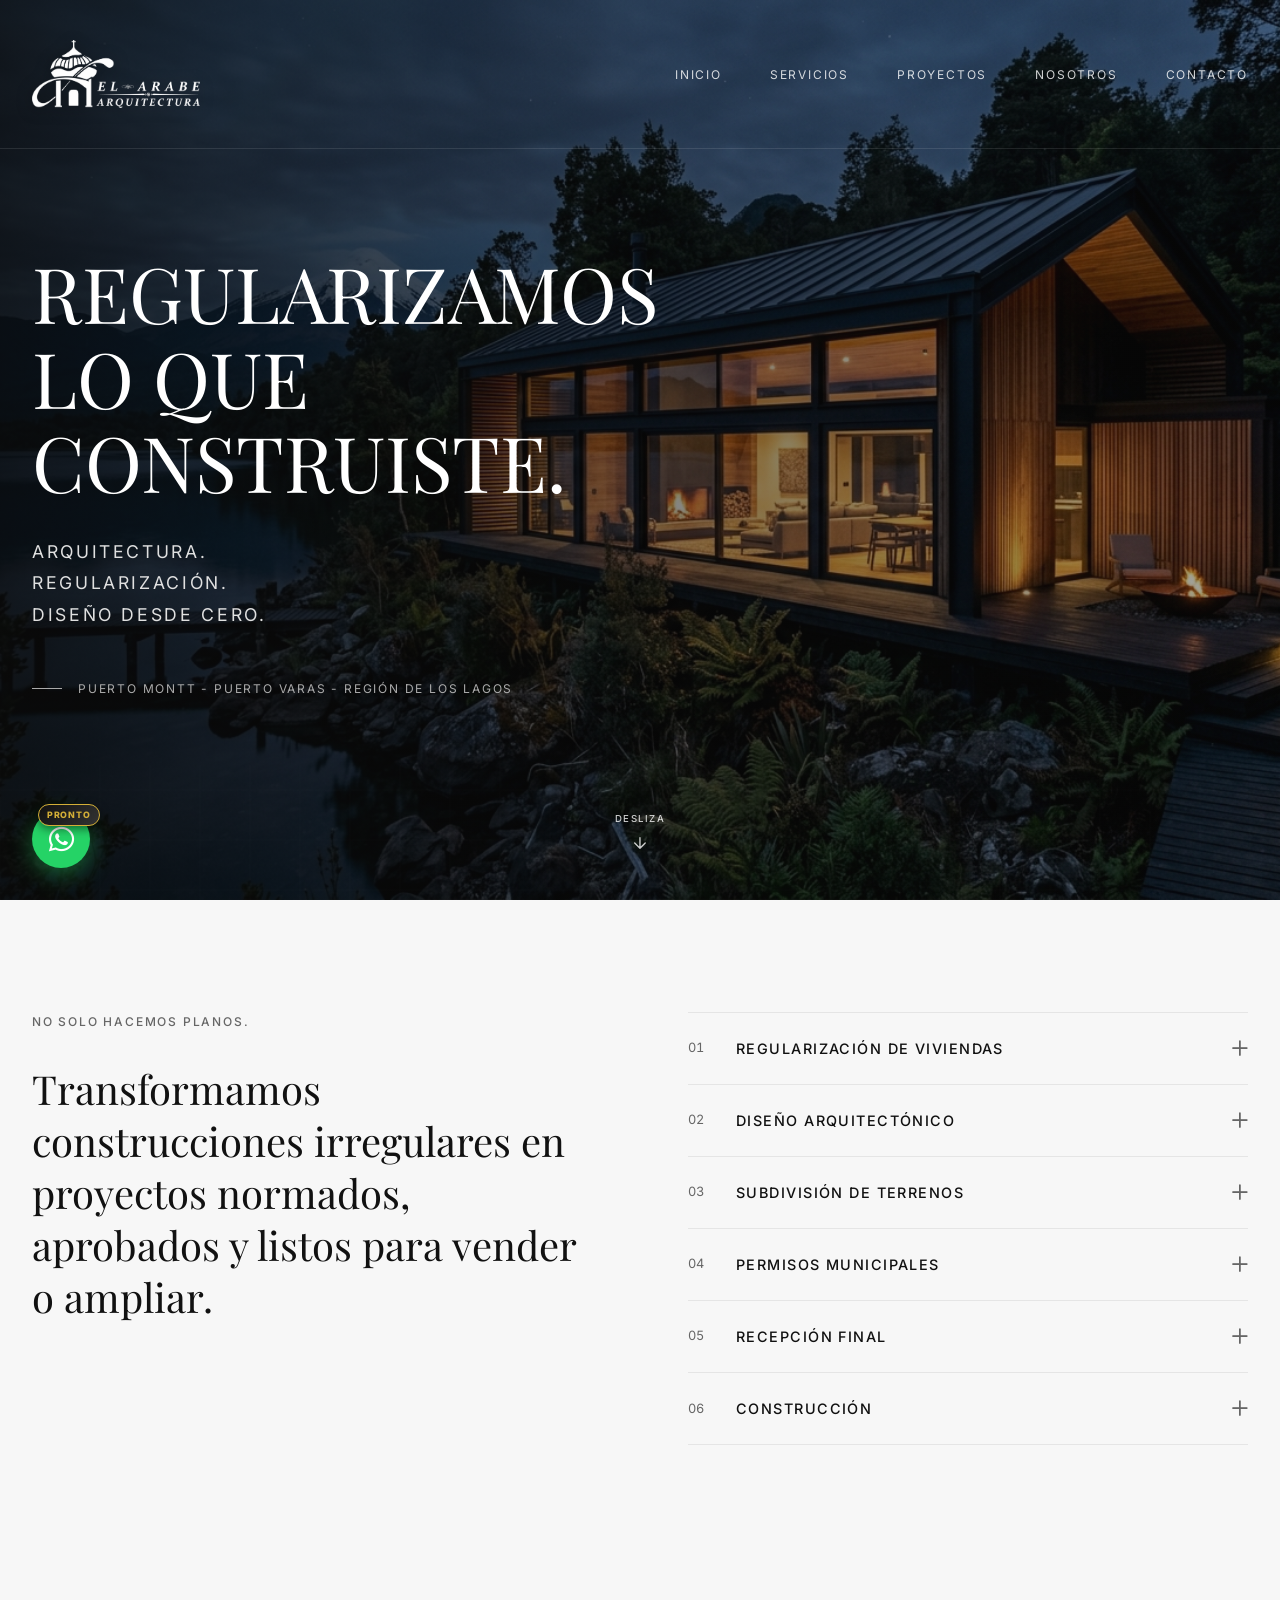
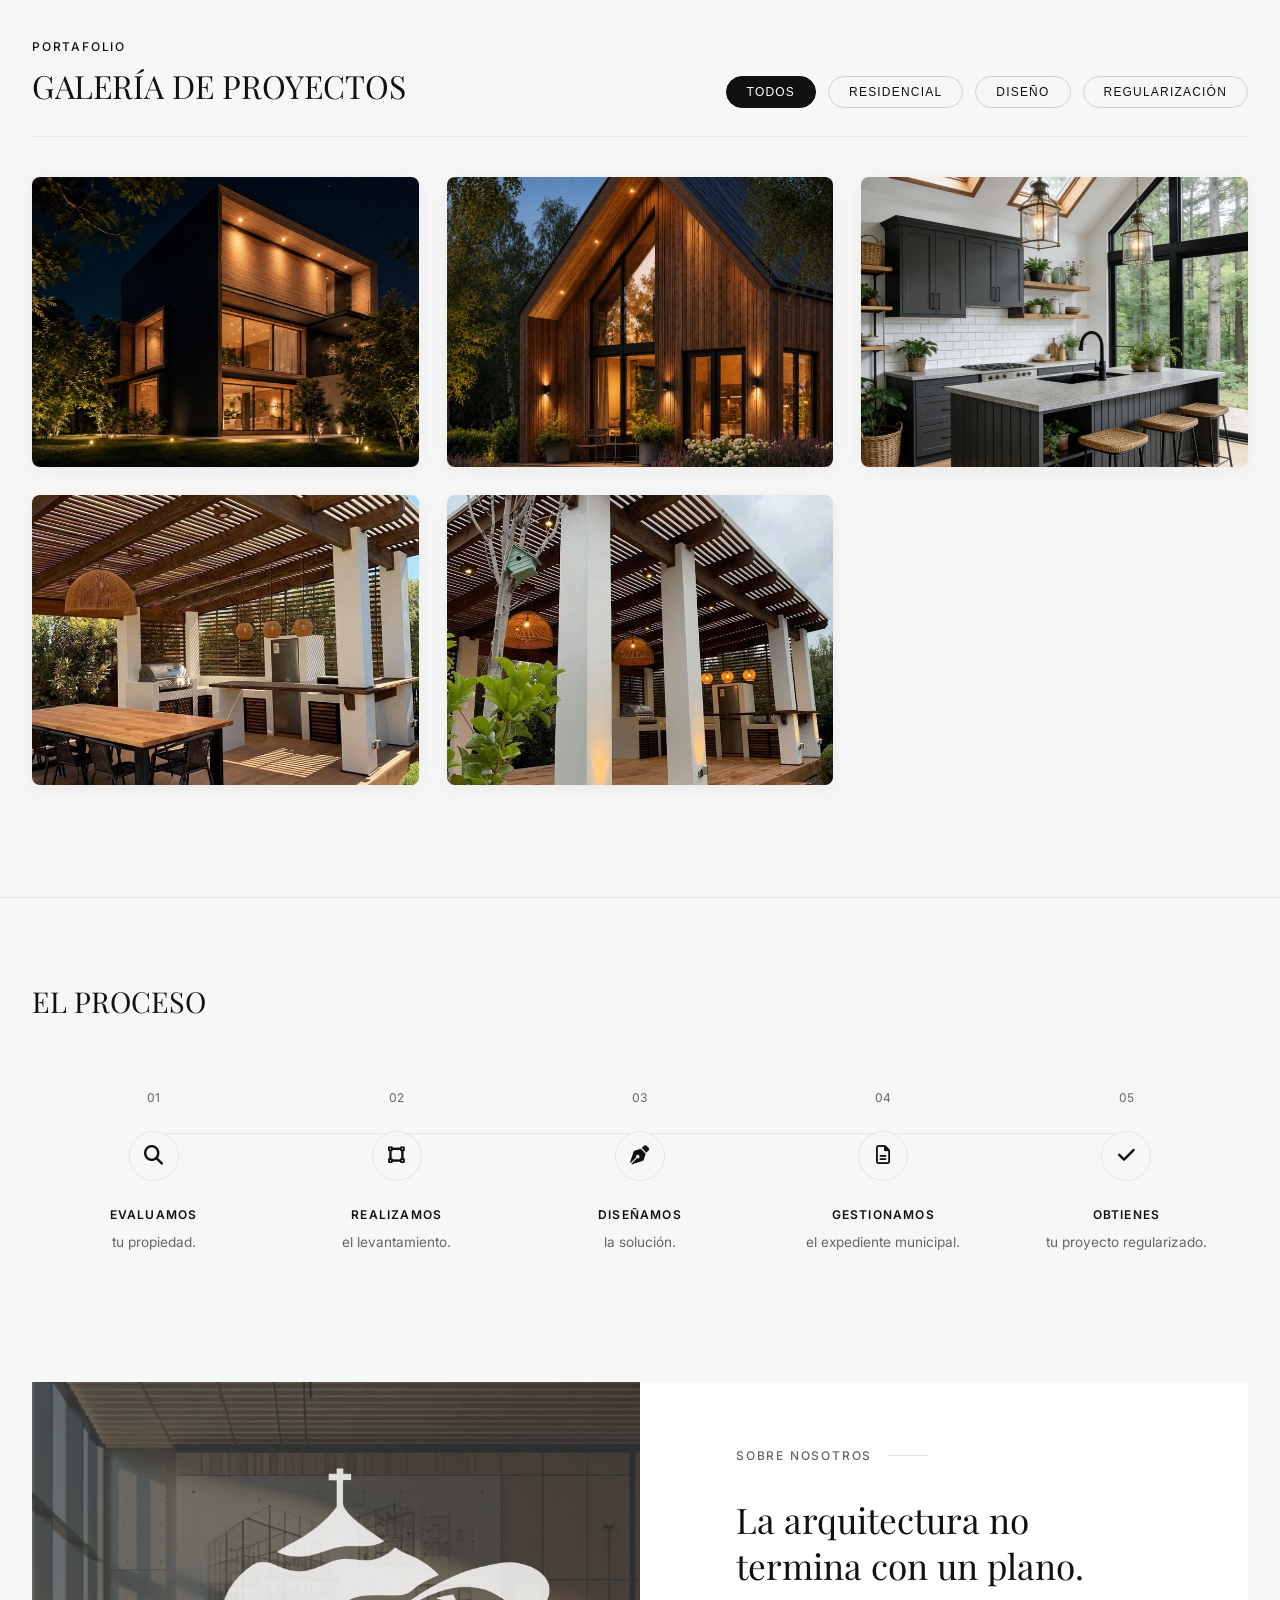
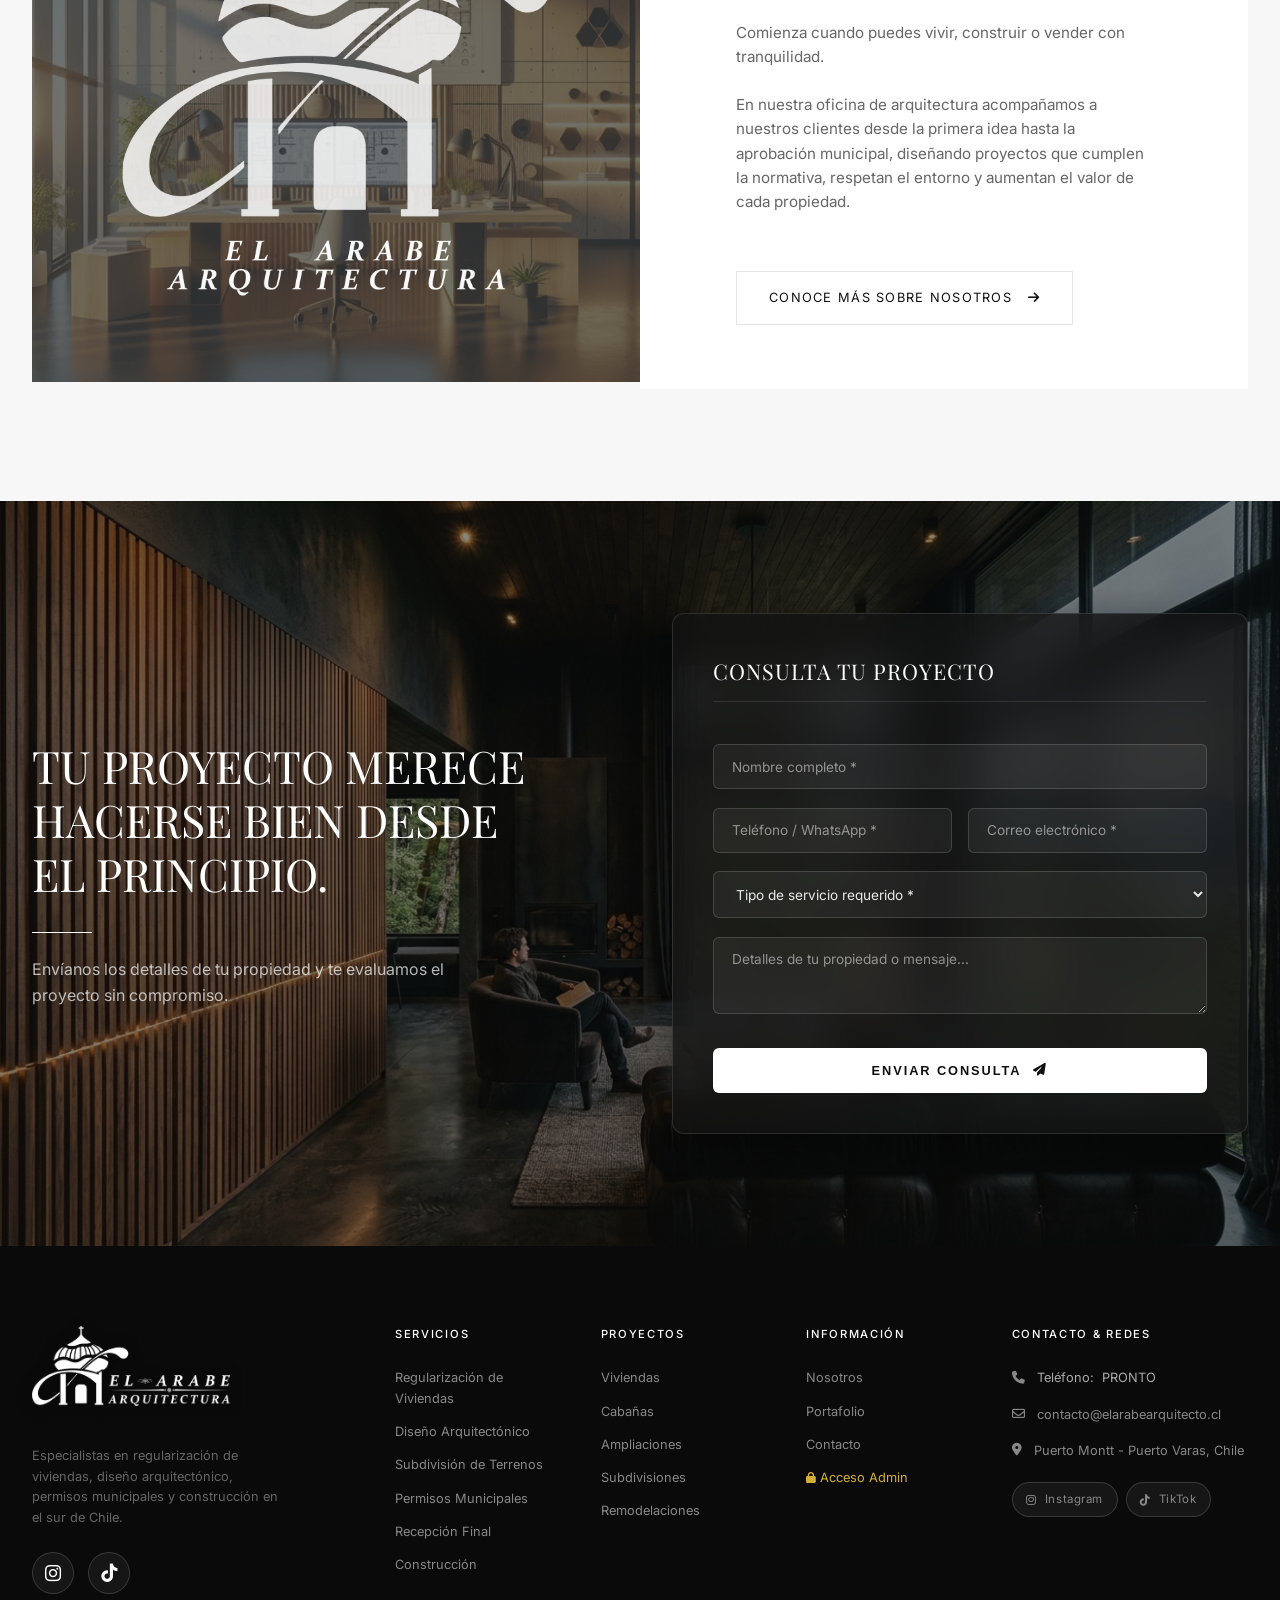
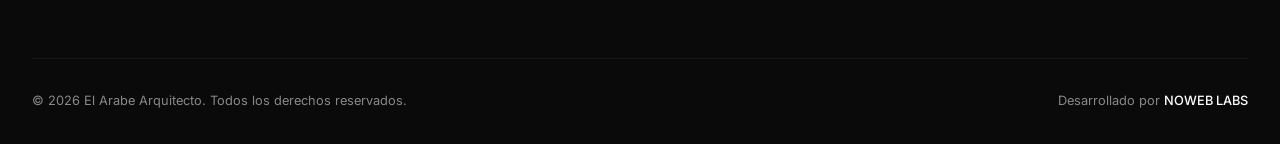
==== index.html @ 28df177e "Solucionar formulario de contacto con validación explícita de correo y agregar barra superior de adm" ====
<!DOCTYPE html>
<html lang="es">
<head>
  <meta charset="UTF-8">
  <meta name="viewport" content="width=device-width, initial-scale=1.0">
  <title>El Arabe Arquitecto | Regularización y Diseño</title>
  
  <link rel="stylesheet" href="https://cdnjs.cloudflare.com/ajax/libs/font-awesome/6.4.0/css/all.min.css">
  <link rel="stylesheet" href="styles.css">
</head>
<body>

  <!-- Floating Admin Bar on Landing Page when Admin is Logged In -->
  <div id="landingAdminBar" class="landing-admin-bar" style="display: none;">
    <div class="admin-bar-tag">
      <i class="fa-solid fa-user-shield"></i> <span>MODO ADMINISTRADOR</span>
    </div>
    <div class="admin-bar-actions">
      <button id="btnLandingSave" class="btn-admin-bar btn-admin-save">
        <i class="fa-solid fa-floppy-disk"></i> <span>GUARDAR CAMBIOS</span>
      </button>
      <button id="btnLandingLogout" class="btn-admin-bar btn-admin-logout">
        <i class="fa-solid fa-right-from-bracket"></i> <span>SALIR DE EDICIÓN</span>
      </button>
    </div>
  </div>

  <!-- Navigation -->
  <nav class="navbar">
    <div class="container nav-container">
      <a href="#" class="brand-logo" aria-label="El Arabe Arquitecto">
        <img src="assets/logo2.png" alt="El Arabe Arquitecto" class="brand-logo-img">
      </a>
      <ul class="nav-links">
        <li><a href="#" class="nav-link">Inicio</a></li>
        <li><a href="#servicios" class="nav-link">Servicios</a></li>
        <li><a href="#proyectos" class="nav-link">Proyectos</a></li>
        <li><a href="#nosotros" class="nav-link">Nosotros</a></li>
        <li><a href="#contacto" class="nav-link">Contacto</a></li>
      </ul>
      <button class="mobile-nav-toggle" id="mobileNavToggle" aria-label="Abrir menú de navegación">
        <span class="bar bar-1"></span>
        <span class="bar bar-2"></span>
        <span class="bar bar-3"></span>
      </button>
    </div>
  </nav>

  <!-- Hero Section -->
  <header class="hero">
    <video autoplay loop muted playsinline poster="assets/project-1.jpg" class="hero-bg">
      <source src="assets/home.mp4" type="video/mp4">
      Tu navegador no soporta el formato de video.
    </video>
    <div class="hero-overlay"></div>
    <div class="hero-blueprint"></div>
    
    <div class="container hero-content">
      <h1 class="hero-title" id="heroTitle">REGULARIZAMOS<br>LO QUE CONSTRUISTE.</h1>
      <p class="hero-subtitle" id="heroSubtitle">Arquitectura.<br>Regularización.<br>Diseño Desde Cero.</p>
      
      <div class="hero-location" id="heroLocation">Puerto Montt - Puerto Varas - Región de Los Lagos</div>
    </div>

    <div class="scroll-indicator">
      <span class="text-small-caps" style="font-size: 0.6rem;">Desliza</span>
      <svg width="18" height="18" viewBox="0 0 24 24" fill="none" stroke="currentColor" stroke-width="1.8" stroke-linecap="round" stroke-linejoin="round" class="scroll-arrow"><path d="M12 5v14M19 12l-7 7-7-7"/></svg>
    </div>
  </header>

  <!-- Value Proposition & Services -->
  <section class="intro-services" id="servicios">
    <div class="container intro-layout">
      <!-- Left side -->
      <div class="intro-left">
        <div class="text-small-caps small-heading" id="introHeading">No solo hacemos planos.</div>
        <h2 id="introTitle">Transformamos construcciones irregulares en proyectos normados, aprobados y listos para vender o ampliar.</h2>
      </div>
      
      <!-- Right side -->
      <div class="intro-right">
        <div class="services-accordion">
          <div class="service-item">
            <span class="service-number">01</span>
            <span class="service-name">Regularización de Viviendas</span>
            <i class="fa-solid fa-plus service-icon"></i>
          </div>
          <div class="service-item">
            <span class="service-number">02</span>
            <span class="service-name">Diseño Arquitectónico</span>
            <i class="fa-solid fa-plus service-icon"></i>
          </div>
          <div class="service-item">
            <span class="service-number">03</span>
            <span class="service-name">Subdivisión de Terrenos</span>
            <i class="fa-solid fa-plus service-icon"></i>
          </div>
          <div class="service-item">
            <span class="service-number">04</span>
            <span class="service-name">Permisos Municipales</span>
            <i class="fa-solid fa-plus service-icon"></i>
          </div>
          <div class="service-item">
            <span class="service-number">05</span>
            <span class="service-name">Recepción Final</span>
            <i class="fa-solid fa-plus service-icon"></i>
          </div>
          <div class="service-item">
            <span class="service-number">06</span>
            <span class="service-name">Construcción</span>
            <i class="fa-solid fa-plus service-icon"></i>
          </div>
        </div>
      </div>
    </div>
  </section>

  <!-- Projects / Gallery Section -->
  <section class="projects" id="proyectos">
    <div class="container">
      <div class="projects-header">
        <div>
          <div class="text-small-caps small-heading">Portafolio</div>
          <h2 class="projects-title">GALERÍA DE PROYECTOS</h2>
        </div>
        
        <!-- Admin Add Gallery Image Button (Visible in Admin Mode) -->
        <div id="adminGalleryHeaderBtn" style="display: none; margin-bottom: 0.5rem;">
          <button id="btnOpenVisualAddImage" class="btn-primary-admin" style="background: #d4af37; color: #111; font-weight: 700; border-radius: 20px; padding: 0.55rem 1.25rem; font-size: 0.78rem; border: none; cursor: pointer;">
            <i class="fa-solid fa-plus"></i> <span>AGREGAR IMAGEN A LA GALERÍA</span>
          </button>
        </div>

        <!-- Gallery Filter Buttons -->
        <div class="gallery-filters">
          <button class="filter-btn active" data-filter="all">Todos</button>
          <button class="filter-btn" data-filter="residencial">Residencial</button>
          <button class="filter-btn" data-filter="diseno">Diseño</button>
          <button class="filter-btn" data-filter="regularizacion">Regularización</button>
        </div>
      </div>
      
      <!-- Gallery Grid -->
      <div class="projects-grid gallery-grid" id="galleryGrid">
        <div class="project-card gallery-item" data-category="residencial" data-src="assets/galería/casa 1.png" data-title="Casa Residencial Los Lagos" data-desc="Diseño y construcción residencial adaptada al entorno del sur de Chile.">
          <img src="assets/galería/casa 1.png" alt="Casa Residencial Los Lagos" loading="lazy">
          <div class="gallery-overlay">
            <span class="gallery-category">Residencial</span>
            <h3 class="gallery-item-title">Casa Residencial Los Lagos</h3>
            <div class="gallery-zoom-icon"><i class="fa-solid fa-magnifying-glass-plus"></i></div>
          </div>
        </div>
        
        <div class="project-card gallery-item" data-category="diseno" data-src="assets/galería/casa2..png" data-title="Arquitectura Moderna" data-desc="Anteproyecto y volumetría residencial contemporánea.">
          <img src="assets/galería/casa2..png" alt="Arquitectura Moderna" loading="lazy">
          <div class="gallery-overlay">
            <span class="gallery-category">Diseño</span>
            <h3 class="gallery-item-title">Arquitectura Moderna</h3>
            <div class="gallery-zoom-icon"><i class="fa-solid fa-magnifying-glass-plus"></i></div>
          </div>
        </div>
        
        <div class="project-card gallery-item" data-category="diseno" data-src="assets/galería/cocina.jpg" data-title="Diseño de Interiores & Cocina" data-desc="Remodelación e interiorismo arquitectónico de alta gama.">
          <img src="assets/galería/cocina.jpg" alt="Diseño de Interiores & Cocina" loading="lazy">
          <div class="gallery-overlay">
            <span class="gallery-category">Diseño</span>
            <h3 class="gallery-item-title">Interiorismo & Cocina</h3>
            <div class="gallery-zoom-icon"><i class="fa-solid fa-magnifying-glass-plus"></i></div>
          </div>
        </div>
        
        <div class="project-card gallery-item" data-category="regularizacion" data-src="assets/galería/90.jpg" data-title="Regularización de Vivienda" data-desc="Elaboración de expediente técnico para permiso de edificación y recepción final.">
          <img src="assets/galería/90.jpg" alt="Regularización de Vivienda" loading="lazy">
          <div class="gallery-overlay">
            <span class="gallery-category">Regularización</span>
            <h3 class="gallery-item-title">Regularización Ley de Monos</h3>
            <div class="gallery-zoom-icon"><i class="fa-solid fa-magnifying-glass-plus"></i></div>
          </div>
        </div>

        <div class="project-card gallery-item" data-category="regularizacion" data-src="assets/galería/91.jpg" data-title="Levantamiento & Elevaciones" data-desc="Planos y regularización de ampliación habitacional.">
          <img src="assets/galería/91.jpg" alt="Levantamiento & Elevaciones" loading="lazy">
          <div class="gallery-overlay">
            <span class="gallery-category">Regularización</span>
            <h3 class="gallery-item-title">Levantamiento & Planos</h3>
            <div class="gallery-zoom-icon"><i class="fa-solid fa-magnifying-glass-plus"></i></div>
          </div>
        </div>
      </div>
    </div>
  </section>

  <!-- Lightbox Modal -->
  <div class="lightbox-modal" id="lightboxModal" aria-hidden="true">
    <div class="lightbox-backdrop" id="lightboxBackdrop"></div>
    <button class="lightbox-close" id="lightboxClose" aria-label="Cerrar vista previa">&times;</button>
    <button class="lightbox-prev" id="lightboxPrev" aria-label="Anterior"><i class="fa-solid fa-chevron-left"></i></button>
    <button class="lightbox-next" id="lightboxNext" aria-label="Siguiente"><i class="fa-solid fa-chevron-right"></i></button>
    <div class="lightbox-content">
      <img src="" alt="Vista previa de proyecto" id="lightboxImage">
      <div class="lightbox-caption">
        <span id="lightboxCategory" class="gallery-category"></span>
        <h3 id="lightboxTitle"></h3>
        <p id="lightboxDesc"></p>
        <span id="lightboxCounter" class="lightbox-counter"></span>
      </div>
    </div>
  </div>

  <!-- Process Section -->
  <section class="process">
    <div class="container">
      <h2 class="process-title">EL PROCESO</h2>
      
      <div class="process-grid">
        <div class="process-step">
          <span class="step-num">01</span>
          <div class="step-icon"><i class="fa-solid fa-magnifying-glass"></i></div>
          <h4 class="step-title">EVALUAMOS</h4>
          <p class="step-desc">tu propiedad.</p>
        </div>
        
        <div class="process-step">
          <span class="step-num">02</span>
          <div class="step-icon"><i class="fa-solid fa-vector-square"></i></div>
          <h4 class="step-title">REALIZAMOS</h4>
          <p class="step-desc">el levantamiento.</p>
        </div>
        
        <div class="process-step">
          <span class="step-num">03</span>
          <div class="step-icon"><i class="fa-solid fa-pen-nib"></i></div>
          <h4 class="step-title">DISEÑAMOS</h4>
          <p class="step-desc">la solución.</p>
        </div>
        
        <div class="process-step">
          <span class="step-num">04</span>
          <div class="step-icon"><i class="fa-regular fa-file-lines"></i></div>
          <h4 class="step-title">GESTIONAMOS</h4>
          <p class="step-desc">el expediente municipal.</p>
        </div>
        
        <div class="process-step">
          <span class="step-num">05</span>
          <div class="step-icon"><i class="fa-solid fa-check"></i></div>
          <h4 class="step-title">OBTIENES</h4>
          <p class="step-desc">tu proyecto regularizado.</p>
        </div>
      </div>
    </div>
  </section>

  <!-- About Section -->
  <section class="about" id="nosotros">
    <div class="container about-layout">
      <div class="about-image">
        <img src="assets/nosotros.png" alt="Sobre Nosotros - El Arabe Arquitecto">
      </div>
      <div class="about-content">
        <div class="text-small-caps small-heading">Sobre Nosotros</div>
        <h2 id="aboutTitle">La arquitectura no termina con un plano.</h2>
        <p id="aboutP1">Comienza cuando puedes vivir, construir o vender con tranquilidad.</p>
        <p id="aboutP2">En nuestra oficina de arquitectura acompañamos a nuestros clientes desde la primera idea hasta la aprobación municipal, diseñando proyectos que cumplen la normativa, respetan el entorno y aumentan el valor de cada propiedad.</p>
        
        <a href="#" class="btn-transparent btn-dark" style="color:var(--text-dark); margin-top:2rem;">
          Conoce más sobre nosotros <i class="fa-solid fa-arrow-right"></i>
        </a>
      </div>
    </div>
  </section>

  <!-- Bottom CTA -->
  <section class="cta-bottom">
    <video autoplay loop muted playsinline poster="assets/project-3.jpg" class="cta-bg">
      <source src="assets/pad.mp4" type="video/mp4">
      Tu navegador no soporta el formato de video.
    </video>
    <div class="container cta-layout">
      <div>
        <h2 class="cta-title" id="ctaTitle">TU PROYECTO MERECE<br>HACERSE BIEN DESDE<br>EL PRINCIPIO.</h2>
        <p id="ctaDesc" style="margin-top: 1.5rem; color: rgba(255,255,255,0.7); max-width: 420px;">Envíanos los detalles de tu propiedad y te evaluamos el proyecto sin compromiso.</p>
      </div>
      
      <div class="cta-form-container">
        <form class="cta-dynamic-form" id="ctaContactForm">
          <h3 class="form-title">CONSULTA TU PROYECTO</h3>
          
          <div class="form-group">
            <input type="text" id="formName" name="name" placeholder="Nombre completo *" required>
          </div>
          
          <div class="form-row">
            <div class="form-group">
              <input type="tel" id="formPhone" name="phone" placeholder="Teléfono / WhatsApp *" required>
            </div>
            <div class="form-group">
              <input type="email" id="formEmail" name="email" placeholder="Correo electrónico *" required>
            </div>
          </div>
          
          <div class="form-group">
            <select id="formService" name="service" required>
              <option value="" disabled selected>Tipo de servicio requerido *</option>
              <option value="regularizacion">Regularización de Vivienda</option>
              <option value="diseno">Diseño Arquitectónico</option>
              <option value="subdivision">Subdivisión de Terreno</option>
              <option value="permisos">Permisos Municipales & Recepción Final</option>
              <option value="construccion">Construcción</option>
              <option value="otro">Otro Proyecto</option>
            </select>
          </div>
          
          <div class="form-group">
            <textarea id="formMessage" name="message" rows="3" placeholder="Detalles de tu propiedad o mensaje..." required></textarea>
          </div>
          
          <button type="submit" class="btn-form-submit">
            <span>ENVIAR CONSULTA</span>
            <i class="fa-solid fa-paper-plane"></i>
          </button>

          <div class="form-feedback" id="formFeedback"></div>
        </form>
      </div>
    </div>
  </section>

  <!-- Floating WhatsApp Button (Bottom-Left) -->
  <div class="whatsapp-float-container">
    <a href="https://wa.me/56900000000" target="_blank" rel="noopener" class="whatsapp-float-btn" aria-label="WhatsApp (Pronto)">
      <i class="fa-brands fa-whatsapp"></i>
      <span class="float-badge-pronto">PRONTO</span>
    </a>
  </div>

  <!-- Footer -->
  <footer class="footer" id="contacto">
    <div class="container">
      <div class="footer-grid">
        
        <div class="footer-brand">
          <a href="#" class="brand-logo" aria-label="El Arabe Arquitecto">
            <img src="assets/logo2.png" alt="El Arabe Arquitecto" class="brand-logo-img footer-logo-img">
          </a>
          <p style="margin-top: 1rem; color: #666; max-width: 250px;">Especialistas en regularización de viviendas, diseño arquitectónico, permisos municipales y construcción en el sur de Chile.</p>
          
          <div class="footer-socials">
            <a href="https://www.instagram.com/elarabearquitecto" target="_blank" rel="noopener" aria-label="Instagram" class="social-link instagram">
              <i class="fa-brands fa-instagram"></i>
            </a>
            <a href="https://www.tiktok.com/@elarabearquitecto" target="_blank" rel="noopener" aria-label="TikTok" class="social-link tiktok">
              <i class="fa-brands fa-tiktok"></i>
            </a>
          </div>
        </div>

        <div class="footer-col">
          <h4>SERVICIOS</h4>
          <ul>
            <li><a href="#servicios">Regularización de Viviendas</a></li>
            <li><a href="#servicios">Diseño Arquitectónico</a></li>
            <li><a href="#servicios">Subdivisión de Terrenos</a></li>
            <li><a href="#servicios">Permisos Municipales</a></li>
            <li><a href="#servicios">Recepción Final</a></li>
            <li><a href="#servicios">Construcción</a></li>
          </ul>
        </div>

        <div class="footer-col">
          <h4>PROYECTOS</h4>
          <ul>
            <li><a href="#proyectos">Viviendas</a></li>
            <li><a href="#proyectos">Cabañas</a></li>
            <li><a href="#proyectos">Ampliaciones</a></li>
            <li><a href="#proyectos">Subdivisiones</a></li>
            <li><a href="#proyectos">Remodelaciones</a></li>
          </ul>
        </div>

        <div class="footer-col">
          <h4>INFORMACIÓN</h4>
          <ul>
            <li><a href="#nosotros">Nosotros</a></li>
            <li><a href="#proyectos">Portafolio</a></li>
            <li><a href="#contacto">Contacto</a></li>
            <li><a href="admin.html" style="color: #d4af37;"><i class="fa-solid fa-lock" style="font-size: 0.7rem;"></i> Acceso Admin</a></li>
          </ul>
        </div>

        <div class="footer-col">
          <h4>CONTACTO & REDES</h4>
          <div class="contact-item">
            <i class="fa-solid fa-phone"></i>
            <span style="display: flex; align-items: center; gap: 0.5rem; color: #aaa;">
              Teléfono: <span class="badge-pronto">PRONTO</span>
            </span>
          </div>
          <div class="contact-item">
            <i class="fa-regular fa-envelope"></i>
            <a href="mailto:contacto@elarabearquitecto.cl">contacto@elarabearquitecto.cl</a>
          </div>
          <div class="contact-item">
            <i class="fa-solid fa-location-dot"></i>
            <span>Puerto Montt - Puerto Varas, Chile</span>
          </div>
          <div class="contact-item" style="margin-top: 1.25rem;">
            <div class="social-buttons-wrapper">
              <a href="https://www.instagram.com/elarabearquitecto" target="_blank" rel="noopener" class="social-btn instagram">
                <i class="fa-brands fa-instagram"></i> Instagram
              </a>
              <a href="https://www.tiktok.com/@elarabearquitecto" target="_blank" rel="noopener" class="social-btn tiktok">
                <i class="fa-brands fa-tiktok"></i> TikTok
              </a>
            </div>
          </div>
        </div>

      </div>
      
      <div class="footer-bottom">
        <span>© 2026 El Arabe Arquitecto. Todos los derechos reservados.</span>
        <span>Desarrollado por <a href="https://www.noweb.cl" target="_blank" rel="noopener" class="developer-link">NOWEB LABS</a></span>
      </div>
    </div>
  </footer>

  <!-- Modal para Agregar Imagen a la Galería Directamente desde la Landing Page -->
  <div id="visualGalleryModal" class="lightbox-modal" style="display: none; align-items: center; justify-content: center;">
    <div class="lightbox-backdrop" id="visualGalleryModalBackdrop"></div>
    <div class="panel-card" style="position: relative; z-index: 1001; max-width: 500px; width: 90%; background: #141517; border: 1px solid #d4af37; border-radius: 12px; padding: 2rem;">
      <div class="panel-header" style="display: flex; justify-content: space-between; align-items: center; margin-bottom: 1.5rem;">
        <h3 style="margin: 0; color: #fff; font-size: 1.15rem;"><i class="fa-solid fa-cloud-arrow-up" style="color: #d4af37;"></i> Agregar Imagen a la Galería</h3>
        <button id="btnCloseVisualGalleryModal" style="background: none; border: none; color: #aaa; font-size: 1.5rem; cursor: pointer;">&times;</button>
      </div>

      <form id="visualGalleryForm">
        <div class="admin-form-group" style="margin-bottom: 1rem; display: flex; flex-direction: column; gap: 0.3rem;">
          <label style="color: #aaa; font-size: 0.75rem; text-transform: uppercase;">Seleccionar Imagen</label>
          <input type="file" id="vGalleryFile" accept="image/*" required style="width: 100%; padding: 0.6rem; background: #222; color: #fff; border: 1px solid #444; border-radius: 6px;">
        </div>

        <div class="admin-form-group" style="margin-bottom: 1rem; display: flex; flex-direction: column; gap: 0.3rem;">
          <label style="color: #aaa; font-size: 0.75rem; text-transform: uppercase;">Título del Proyecto</label>
          <input type="text" id="vGalleryTitle" placeholder="Ej: Proyecto Casa Puerto Varas" required style="width: 100%; padding: 0.65rem; background: #222; color: #fff; border: 1px solid #444; border-radius: 6px;">
        </div>

        <div class="admin-form-group" style="margin-bottom: 1rem; display: flex; flex-direction: column; gap: 0.3rem;">
          <label style="color: #aaa; font-size: 0.75rem; text-transform: uppercase;">Categoría</label>
          <select id="vGalleryCategory" required style="width: 100%; padding: 0.65rem; background: #222; color: #fff; border: 1px solid #444; border-radius: 6px;">
            <option value="residencial">Residencial</option>
            <option value="diseno">Diseño</option>
            <option value="regularizacion">Regularización</option>
          </select>
        </div>

        <div class="admin-form-group" style="margin-bottom: 1.5rem; display: flex; flex-direction: column; gap: 0.3rem;">
          <label style="color: #aaa; font-size: 0.75rem; text-transform: uppercase;">Descripción Corta</label>
          <input type="text" id="vGalleryDesc" placeholder="Ej: Diseño y regularización de vivienda unifamiliar." style="width: 100%; padding: 0.65rem; background: #222; color: #fff; border: 1px solid #444; border-radius: 6px;">
        </div>

        <button type="submit" id="btnSubmitVGallery" class="btn-primary-admin" style="width: 100%; background: #d4af37; color: #111; font-weight: 700; padding: 0.8rem; border-radius: 6px; border: none; cursor: pointer;">
          <i class="fa-solid fa-cloud-arrow-up"></i> SUBIR E INSERTAR EN LA GALERÍA
        </button>
      </form>
    </div>
  </div>

  <!-- Firebase SDK & Firestore Integration -->
  <script type="module">
    import { initializeApp } from "https://www.gstatic.com/firebasejs/10.12.0/firebase-app.js";
    import { getAuth, onAuthStateChanged } from "https://www.gstatic.com/firebasejs/10.12.0/firebase-auth.js";
    import { 
      getFirestore, 
      collection, 
      addDoc, 
      getDoc, 
      doc, 
      setDoc, 
      deleteDoc,
      onSnapshot, 
      serverTimestamp, 
      query, 
      orderBy 
    } from "https://www.gstatic.com/firebasejs/10.12.0/firebase-firestore.js";
    import { 
      getStorage, 
      ref, 
      uploadBytesResumable, 
      getDownloadURL, 
      deleteObject 
    } from "https://www.gstatic.com/firebasejs/10.12.0/firebase-storage.js";

    const firebaseConfig = {
      apiKey: "AIzaSyBhRM0PFeKfBQetEa40diX7ExbTaxeDkMc",
      authDomain: "elarabe-b1c76.firebaseapp.com",
      projectId: "elarabe-b1c76",
      storageBucket: "elarabe-b1c76.firebasestorage.app",
      messagingSenderId: "596637175626",
      appId: "1:596637175626:web:dfcbfc1fc88f99afd27bb3"
    };

    const app = initializeApp(firebaseConfig);
    const db = getFirestore(app);
    const auth = getAuth(app);
    const storage = getStorage(app);

    window.db = db;
    window.auth = auth;
    window.storage = storage;
    window.onAuthStateChanged = onAuthStateChanged;
    window.addDoc = addDoc;
    window.getDoc = getDoc;
    window.doc = doc;
    window.setDoc = setDoc;
    window.deleteDoc = deleteDoc;
    window.onSnapshot = onSnapshot;
    window.collection = collection;
    window.serverTimestamp = serverTimestamp;
    window.query = query;
    window.orderBy = orderBy;
    window.ref = ref;
    window.uploadBytesResumable = uploadBytesResumable;
    window.getDownloadURL = getDownloadURL;
    window.deleteObject = deleteObject;
  </script>

  <script src="app.js"></script>
</body>
</html>
---- styles.css ----
@import url('https://fonts.googleapis.com/css2?family=Inter:wght@300;400;500;600&family=Playfair+Display:ital,wght@0,400;0,500;0,600;0,700;1,400&display=swap');

:root {
  /* Colors */
  --bg-dark: #121212;
  --bg-light: #F7F7F7;
  --text-dark: #111111;
  --text-light: #FFFFFF;
  --text-muted-dark: #666666;
  --text-muted-light: #AAAAAA;
  --border-light: #E5E5E5;
  --border-dark: #333333;
  
  /* Typography */
  --font-serif: 'Playfair Display', serif;
  --font-sans: 'Inter', sans-serif;
  
  /* Layout */
  --container-width: 1300px;
  --container-padding: 2rem;
  --section-padding: 7rem 0;
}

* {
  box-sizing: border-box;
  margin: 0;
  padding: 0;
}

html {
  scroll-behavior: smooth;
  font-size: 16px;
  background-color: #0d0d0d;
}

body {
  font-family: var(--font-sans);
  color: var(--text-dark);
  background-color: #0d0d0d;
  line-height: 1.6;
  overflow-x: hidden;
  -webkit-font-smoothing: antialiased;
}

.container {
  max-width: var(--container-width);
  margin: 0 auto;
  padding: 0 var(--container-padding);
}

/* Typography Utilities */
.serif { font-family: var(--font-serif); }
.sans { font-family: var(--font-sans); }

.text-small-caps {
  font-size: 0.75rem;
  text-transform: uppercase;
  letter-spacing: 0.15em;
  font-weight: 500;
}

.btn-transparent {
  display: inline-flex;
  align-items: center;
  gap: 1rem;
  background: transparent;
  color: var(--text-light);
  border: 1px solid rgba(255, 255, 255, 0.3);
  padding: 1rem 2rem;
  font-family: var(--font-sans);
  font-size: 0.8rem;
  text-transform: uppercase;
  letter-spacing: 0.1em;
  text-decoration: none;
  transition: all 0.3s ease;
  cursor: pointer;
}

.btn-transparent:hover {
  border-color: var(--text-light);
  background: rgba(255, 255, 255, 0.05);
}

.btn-dark {
  background: transparent;
  color: var(--text-dark);
  border: 1px solid var(--border-light);
}
.btn-dark:hover {
  border-color: var(--text-dark);
  background: rgba(0,0,0,0.02);
}

/* Navigation */
.navbar {
  position: absolute;
  top: 0;
  left: 0;
  width: 100%;
  padding: 2.5rem 0;
  z-index: 100;
  border-bottom: 1px solid rgba(255,255,255,0.1);
}

.nav-container {
  display: flex;
  justify-content: space-between;
  align-items: center;
}

.brand-logo {
  display: flex;
  align-items: center;
  text-decoration: none;
}

.brand-logo-img {
  height: 68px;
  max-height: 75px;
  width: auto;
  display: block;
  object-fit: contain;
  transition: transform 0.3s ease, filter 0.3s ease;
  filter: drop-shadow(0 2px 8px rgba(0,0,0,0.4));
}

.brand-logo-img:hover {
  transform: scale(1.04);
}

.footer-logo-img {
  height: 80px;
  max-height: 90px;
}

.brand-ea {
  font-family: var(--font-sans);
  font-size: 2rem;
  font-weight: 300;
  line-height: 1;
  letter-spacing: 0.05em;
}

.brand-text {
  font-size: 0.65rem;
  text-transform: uppercase;
  letter-spacing: 0.25em;
  margin-top: 0.2rem;
}

.nav-links {
  display: flex;
  gap: 3rem;
  list-style: none;
}

/* Mobile Nav Toggle Button - Sophisticated Architectural Design */
.mobile-nav-toggle {
  display: none;
  background: transparent;
  border: none;
  cursor: pointer;
  padding: 0.5rem;
  z-index: 105;
  width: 44px;
  height: 44px;
  flex-direction: column;
  justify-content: center;
  align-items: flex-end;
  gap: 6px;
}

.mobile-nav-toggle .bar {
  display: block;
  height: 2px;
  background-color: var(--text-light, #ffffff);
  border-radius: 2px;
  transition: all 0.35s cubic-bezier(0.25, 1, 0.5, 1);
  transform-origin: right center;
}

/* Sophisticated Asymmetrical Bar Widths */
.mobile-nav-toggle .bar-1 {
  width: 28px;
}

.mobile-nav-toggle .bar-2 {
  width: 18px;
  opacity: 0.85;
}

.mobile-nav-toggle .bar-3 {
  width: 23px;
  opacity: 0.95;
}

/* Active X State */
.mobile-nav-toggle.active .bar-1 {
  width: 26px;
  transform: rotate(-45deg) translate(-2px, 2px);
  background-color: #ffffff;
}

.mobile-nav-toggle.active .bar-2 {
  width: 0;
  opacity: 0;
  transform: translateX(12px);
}

.mobile-nav-toggle.active .bar-3 {
  width: 26px;
  transform: rotate(45deg) translate(-2px, -2px);
  background-color: #ffffff;
}

body.no-scroll {
  overflow: hidden;
}

.nav-link {
  color: var(--text-light);
  text-decoration: none;
  font-size: 0.75rem;
  text-transform: uppercase;
  letter-spacing: 0.15em;
  transition: opacity 0.3s;
  opacity: 0.8;
}

.nav-link:hover {
  opacity: 1;
}

/* Hero Section */
.hero {
  position: relative;
  height: 100vh;
  min-height: 700px;
  background-color: var(--bg-dark);
  display: flex;
  align-items: center;
  color: var(--text-light);
  overflow: hidden;
}

.hero-bg {
  position: absolute;
  top: 0;
  left: 0;
  width: 100%;
  height: 100%;
  object-fit: cover;
  z-index: 1;
  opacity: 0.7;
}

.hero-overlay {
  position: absolute;
  top: 0;
  left: 0;
  width: 100%;
  height: 100%;
  background: linear-gradient(to right, rgba(10,10,10,0.8) 0%, rgba(10,10,10,0.3) 50%, rgba(10,10,10,0.1) 100%);
  z-index: 2;
}

.hero-blueprint {
  position: absolute;
  bottom: 0;
  left: 0;
  width: 100%;
  height: 40%;
  background-image: url('data:image/svg+xml;utf8,<svg width="100" height="100" xmlns="http://www.w3.org/2000/svg"><path d="M0 100V0h100v100H0zm1-1h98V1H1v98z" fill="rgba(255,255,255,0.03)"/></svg>');
  background-size: 50px 50px;
  z-index: 2;
  mask-image: linear-gradient(to top, rgba(0,0,0,1) 0%, rgba(0,0,0,0) 100%);
  -webkit-mask-image: linear-gradient(to top, rgba(0,0,0,1) 0%, rgba(0,0,0,0) 100%);
  opacity: 0.5;
}

.hero-content {
  position: relative;
  z-index: 10;
  width: 100%;
  padding-top: 5rem;
}

.hero-title {
  font-family: var(--font-serif);
  font-size: clamp(3rem, 6vw, 5rem);
  font-weight: 400;
  line-height: 1.1;
  margin-bottom: 2rem;
  max-width: 800px;
}

.hero-subtitle {
  font-size: 1.1rem;
  text-transform: uppercase;
  letter-spacing: 0.15em;
  margin-bottom: 3rem;
  color: #E0E0E0;
  max-width: 600px;
  line-height: 1.8;
}

.hero-location {
  font-size: 0.75rem;
  text-transform: uppercase;
  letter-spacing: 0.15em;
  color: var(--text-muted-light);
  margin-bottom: 2rem;
  display: flex;
  align-items: center;
  gap: 1rem;
}

.hero-location::before {
  content: '';
  display: block;
  width: 30px;
  height: 1px;
  background-color: var(--text-muted-light);
}

.scroll-indicator {
  position: absolute;
  bottom: 3rem;
  left: 50%;
  transform: translateX(-50%);
  z-index: 10;
  text-align: center;
  color: var(--text-light);
  display: flex;
  flex-direction: column;
  align-items: center;
  gap: 0.5rem;
  opacity: 0.8;
}

.scroll-arrow {
  animation: scrollBounce 2s infinite ease-in-out;
}

@keyframes scrollBounce {
  0%, 20%, 50%, 80%, 100% {
    transform: translateY(0);
  }
  40% {
    transform: translateY(6px);
  }
  60% {
    transform: translateY(3px);
  }
}

/* Services / Intro Section */
.intro-services {
  padding: var(--section-padding);
  background: var(--bg-light);
}

.intro-layout {
  display: grid;
  grid-template-columns: 1fr 1fr;
  gap: 6rem;
}

.intro-left .small-heading {
  margin-bottom: 2rem;
  color: var(--text-muted-dark);
}

.intro-left h2 {
  font-family: var(--font-serif);
  font-size: 2.5rem;
  font-weight: 400;
  line-height: 1.3;
  color: var(--text-dark);
}

.services-accordion {
  border-top: 1px solid var(--border-light);
}

.service-item {
  display: flex;
  justify-content: space-between;
  align-items: center;
  padding: 1.5rem 0;
  border-bottom: 1px solid var(--border-light);
  cursor: pointer;
  transition: padding-left 0.3s;
}

.service-item:hover {
  padding-left: 1rem;
}

.service-number {
  font-size: 0.8rem;
  color: var(--text-muted-dark);
  margin-right: 2rem;
  font-variant-numeric: tabular-nums;
}

.service-name {
  font-size: 0.9rem;
  text-transform: uppercase;
  letter-spacing: 0.1em;
  font-weight: 500;
  flex-grow: 1;
}

.service-icon {
  font-size: 1.2rem;
  font-weight: 300;
  color: var(--text-muted-dark);
}

/* Projects & Gallery Section */
.projects {
  padding: 5rem 0 7rem 0;
  background: var(--bg-light);
}

.projects-header {
  display: flex;
  justify-content: space-between;
  align-items: flex-end;
  margin-bottom: 2.5rem;
  border-bottom: 1px solid var(--border-light);
  padding-bottom: 1.5rem;
  flex-wrap: wrap;
  gap: 1.5rem;
}

.projects-title {
  font-family: var(--font-serif);
  font-size: 2rem;
  font-weight: 400;
  margin-top: 0.25rem;
}

/* Gallery Filter Tabs */
.gallery-filters {
  display: flex;
  gap: 0.75rem;
  overflow-x: auto;
  padding-bottom: 0.25rem;
  scrollbar-width: none;
}

.gallery-filters::-webkit-scrollbar {
  display: none;
}

.filter-btn {
  background: transparent;
  border: 1px solid rgba(0, 0, 0, 0.15);
  color: var(--text-dark);
  padding: 0.5rem 1.25rem;
  font-size: 0.75rem;
  text-transform: uppercase;
  letter-spacing: 0.1em;
  cursor: pointer;
  border-radius: 30px;
  white-space: nowrap;
  transition: all 0.3s ease;
}

.filter-btn:hover {
  border-color: #111;
  background: rgba(0, 0, 0, 0.04);
}

.filter-btn.active {
  background: #111111;
  color: #ffffff;
  border-color: #111111;
}

/* Gallery Grid & Cards */
.gallery-grid {
  display: grid;
  grid-template-columns: repeat(auto-fill, minmax(320px, 1fr));
  gap: 1.75rem;
}

.gallery-item {
  position: relative;
  border-radius: 8px;
  overflow: hidden;
  cursor: pointer;
  aspect-ratio: 4 / 3;
  box-shadow: 0 4px 20px rgba(0,0,0,0.06);
  transition: transform 0.4s cubic-bezier(0.16, 1, 0.3, 1), box-shadow 0.4s ease;
}

.gallery-item:hover {
  transform: translateY(-4px);
  box-shadow: 0 12px 30px rgba(0,0,0,0.15);
}

.gallery-item img {
  width: 100%;
  height: 100%;
  object-fit: cover;
  transition: transform 0.6s cubic-bezier(0.16, 1, 0.3, 1);
}

.gallery-item:hover img {
  transform: scale(1.08);
}

/* Gallery Card Overlay */
.gallery-overlay {
  position: absolute;
  inset: 0;
  background: linear-gradient(to top, rgba(0,0,0,0.85) 0%, rgba(0,0,0,0.25) 60%, rgba(0,0,0,0) 100%);
  display: flex;
  flex-direction: column;
  justify-content: flex-end;
  padding: 1.75rem;
  color: #ffffff;
  opacity: 0;
  transition: opacity 0.35s ease;
}

.gallery-item:hover .gallery-overlay,
.gallery-item:focus .gallery-overlay {
  opacity: 1;
}

.gallery-category {
  font-size: 0.65rem;
  text-transform: uppercase;
  letter-spacing: 0.2em;
  color: #d4af37;
  margin-bottom: 0.35rem;
  display: inline-block;
  font-weight: 500;
}

.gallery-item-title {
  font-size: 1.15rem;
  font-weight: 400;
  margin: 0;
  line-height: 1.3;
}

.gallery-zoom-icon {
  position: absolute;
  top: 1.25rem;
  right: 1.25rem;
  width: 38px;
  height: 38px;
  background: rgba(255,255,255,0.2);
  backdrop-filter: blur(10px);
  -webkit-backdrop-filter: blur(10px);
  border-radius: 50%;
  display: flex;
  align-items: center;
  justify-content: center;
  font-size: 0.9rem;
  color: #ffffff;
  transition: background 0.3s, transform 0.3s;
}

.gallery-item:hover .gallery-zoom-icon {
  background: rgba(255,255,255,0.9);
  color: #111;
  transform: scale(1.1);
}

/* Lightbox Modal */
.lightbox-modal {
  position: fixed;
  inset: 0;
  z-index: 2000;
  display: flex;
  align-items: center;
  justify-content: center;
  opacity: 0;
  visibility: hidden;
  transition: opacity 0.35s ease, visibility 0.35s ease;
}

.lightbox-modal.active {
  opacity: 1;
  visibility: visible;
}

.lightbox-backdrop {
  position: absolute;
  inset: 0;
  background: rgba(10, 10, 10, 0.92);
  backdrop-filter: blur(15px);
  -webkit-backdrop-filter: blur(15px);
}

.lightbox-close, .lightbox-prev, .lightbox-next {
  position: absolute;
  background: rgba(255, 255, 255, 0.1);
  border: 1px solid rgba(255, 255, 255, 0.2);
  color: #ffffff;
  cursor: pointer;
  display: flex;
  align-items: center;
  justify-content: center;
  border-radius: 50%;
  z-index: 2010;
  transition: background 0.3s, transform 0.3s;
}

.lightbox-close:hover, .lightbox-prev:hover, .lightbox-next:hover {
  background: rgba(255, 255, 255, 0.25);
  transform: scale(1.1);
}

.lightbox-close {
  top: 2rem;
  right: 2rem;
  width: 46px;
  height: 46px;
  font-size: 1.75rem;
  line-height: 1;
}

.lightbox-prev {
  left: 2rem;
  top: 50%;
  transform: translateY(-50%);
  width: 50px;
  height: 50px;
  font-size: 1.2rem;
}

.lightbox-next {
  right: 2rem;
  top: 50%;
  transform: translateY(-50%);
  width: 50px;
  height: 50px;
  font-size: 1.2rem;
}

.lightbox-content {
  position: relative;
  z-index: 2005;
  max-width: 90vw;
  max-height: 85vh;
  display: flex;
  flex-direction: column;
  align-items: center;
}

.lightbox-content img {
  max-width: 100%;
  max-height: 65vh;
  object-fit: contain;
  border-radius: 6px;
  box-shadow: 0 10px 40px rgba(0,0,0,0.5);
}

.lightbox-caption {
  margin-top: 1.25rem;
  text-align: center;
  color: #ffffff;
  max-width: 600px;
}

.lightbox-caption h3 {
  font-size: 1.3rem;
  font-weight: 300;
  margin: 0.25rem 0;
}

.lightbox-caption p {
  font-size: 0.85rem;
  color: #ccc;
  margin-bottom: 0.5rem;
}

.lightbox-counter {
  font-size: 0.7rem;
  letter-spacing: 0.15em;
  color: #888;
}

/* Process Section */
.process {
  padding: 5rem 0 8rem 0;
  background: var(--bg-light);
  border-top: 1px solid var(--border-light);
}

.process-title {
  font-family: var(--font-serif);
  font-size: 1.8rem;
  font-weight: 400;
  margin-bottom: 4rem;
  text-align: left;
}

.process-grid {
  display: grid;
  grid-template-columns: repeat(5, 1fr);
  position: relative;
}

.process-grid::before {
  content: '';
  position: absolute;
  top: 45px;
  left: 10%;
  right: 10%;
  height: 1px;
  background: var(--border-light);
  z-index: 1;
}

.process-step {
  display: flex;
  flex-direction: column;
  align-items: center;
  text-align: center;
  position: relative;
  z-index: 2;
  padding: 0 1rem;
}

.step-num {
  font-size: 0.75rem;
  color: var(--text-muted-dark);
  margin-bottom: 1.5rem;
  background: var(--bg-light);
  padding: 0 10px;
}

.step-icon {
  width: 50px;
  height: 50px;
  background: var(--bg-light);
  border: 1px solid var(--border-light);
  border-radius: 50%;
  display: flex;
  align-items: center;
  justify-content: center;
  margin-bottom: 1.5rem;
  color: var(--text-dark);
  font-size: 1.2rem;
}

.step-title {
  font-size: 0.75rem;
  text-transform: uppercase;
  letter-spacing: 0.1em;
  font-weight: 600;
  margin-bottom: 0.5rem;
}

.step-desc {
  font-size: 0.85rem;
  color: var(--text-muted-dark);
}

/* About Section */
.about {
  padding: 0 0 7rem 0;
  background: var(--bg-light);
}

.about-layout {
  display: grid;
  grid-template-columns: 1fr 1fr;
  gap: 0;
}

.about-image {
  height: 600px;
  background: var(--bg-dark);
}

.about-image img {
  width: 100%;
  height: 100%;
  object-fit: cover;
}

.about-content {
  padding: 4rem 6rem;
  display: flex;
  flex-direction: column;
  justify-content: center;
  background: #FFFFFF;
}

.about-content .small-heading {
  margin-bottom: 2rem;
  color: var(--text-muted-dark);
  display: flex;
  align-items: center;
  gap: 1rem;
}
.about-content .small-heading::after {
  content: '';
  width: 40px;
  height: 1px;
  background: var(--border-light);
}

.about-content h2 {
  font-family: var(--font-serif);
  font-size: 2.2rem;
  font-weight: 400;
  line-height: 1.3;
  margin-bottom: 2rem;
}

.about-content p {
  color: var(--text-muted-dark);
  margin-bottom: 1.5rem;
  font-size: 0.95rem;
}

.about-content .btn-transparent {
  align-self: flex-start;
  margin-top: 1rem;
}

/* Bottom CTA */
.cta-bottom {
  position: relative;
  padding: 7rem 0;
  background: var(--bg-dark);
  color: var(--text-light);
  overflow: hidden;
}

.cta-bg {
  position: absolute;
  top: 0;
  left: 0;
  width: 100%;
  height: 100%;
  object-fit: cover;
  opacity: 0.5;
  z-index: 1;
}

.cta-layout {
  position: relative;
  z-index: 2;
  display: grid;
  grid-template-columns: 1fr 1fr;
  gap: 4rem;
  align-items: center;
}

.cta-title {
  font-family: var(--font-serif);
  font-size: 2.8rem;
  font-weight: 400;
  line-height: 1.2;
}

.cta-title::after {
  content: '';
  display: block;
  width: 60px;
  height: 1px;
  background: var(--text-light);
  margin-top: 2rem;
}

/* Dynamic CTA Form */
.cta-form-container {
  background: rgba(18, 18, 18, 0.78);
  backdrop-filter: blur(24px);
  -webkit-backdrop-filter: blur(24px);
  border: 1px solid rgba(255, 255, 255, 0.12);
  border-radius: 12px;
  padding: 2.5rem;
  box-shadow: 0 15px 40px rgba(0, 0, 0, 0.5);
}

.form-title {
  font-family: var(--font-serif);
  font-size: 1.35rem;
  font-weight: 400;
  letter-spacing: 0.05em;
  margin-bottom: 1.5rem;
  color: var(--text-light);
  border-bottom: 1px solid rgba(255, 255, 255, 0.1);
  padding-bottom: 0.75rem;
}

.cta-dynamic-form {
  display: flex;
  flex-direction: column;
  gap: 1.15rem;
}

.form-row {
  display: grid;
  grid-template-columns: 1fr 1fr;
  gap: 1rem;
}

.form-group input,
.form-group select,
.form-group textarea {
  width: 100%;
  background: rgba(255, 255, 255, 0.05);
  border: 1px solid rgba(255, 255, 255, 0.15);
  border-radius: 6px;
  padding: 0.85rem 1.1rem;
  color: #ffffff;
  font-family: var(--font-sans);
  font-size: 0.85rem;
  transition: all 0.3s ease;
  outline: none;
}

.form-group input::placeholder,
.form-group textarea::placeholder {
  color: rgba(255, 255, 255, 0.5);
}

.form-group select {
  color: rgba(255, 255, 255, 0.9);
  cursor: pointer;
}

.form-group select option {
  background: #181818;
  color: #ffffff;
}

.form-group input:focus,
.form-group select:focus,
.form-group textarea:focus {
  border-color: #ffffff;
  background: rgba(255, 255, 255, 0.09);
  box-shadow: 0 0 12px rgba(255, 255, 255, 0.12);
}

.btn-form-submit {
  display: flex;
  align-items: center;
  justify-content: center;
  gap: 0.75rem;
  width: 100%;
  background: #ffffff;
  color: #111111;
  border: none;
  border-radius: 6px;
  padding: 0.95rem 1.5rem;
  font-size: 0.8rem;
  font-weight: 600;
  letter-spacing: 0.15em;
  text-transform: uppercase;
  cursor: pointer;
  transition: all 0.35s cubic-bezier(0.16, 1, 0.3, 1);
  margin-top: 0.5rem;
}

.btn-form-submit:hover {
  background: #d4af37;
  color: #111111;
  transform: translateY(-2px);
  box-shadow: 0 8px 25px rgba(212, 175, 55, 0.35);
}

.form-feedback {
  font-size: 0.85rem;
  text-align: center;
  margin-top: 0.5rem;
  padding: 0.75rem;
  border-radius: 6px;
  display: none;
}

.form-feedback.success {
  display: block;
  background: rgba(37, 211, 102, 0.15);
  border: 1px solid #25D366;
  color: #25D366;
}

/* Floating WhatsApp Button (Bottom Left) */
.whatsapp-float-container {
  position: fixed;
  bottom: 2rem;
  left: 2rem;
  z-index: 1000;
  display: flex;
  align-items: center;
}

.whatsapp-float-btn {
  position: relative;
  display: flex;
  align-items: center;
  justify-content: center;
  width: 58px;
  height: 58px;
  background: #25D366;
  color: #ffffff;
  border-radius: 50%;
  text-decoration: none;
  font-size: 1.8rem;
  box-shadow: 0 6px 25px rgba(37, 211, 102, 0.45);
  transition: all 0.35s cubic-bezier(0.16, 1, 0.3, 1);
  animation: waPulse 2.5s infinite;
}

.whatsapp-float-btn:hover {
  transform: scale(1.1) rotate(-5deg);
  background: #20ba59;
  box-shadow: 0 10px 30px rgba(37, 211, 102, 0.6);
}

.float-badge-pronto {
  position: absolute;
  top: -6px;
  right: -10px;
  background: linear-gradient(135deg, #111111 0%, #333333 100%);
  color: #d4af37;
  border: 1px solid #d4af37;
  font-size: 0.55rem;
  font-weight: 800;
  letter-spacing: 0.1em;
  padding: 0.2rem 0.5rem;
  border-radius: 12px;
  box-shadow: 0 3px 10px rgba(0,0,0,0.5);
  text-transform: uppercase;
}

@keyframes waPulse {
  0% {
    box-shadow: 0 0 0 0 rgba(37, 211, 102, 0.6);
  }
  70% {
    box-shadow: 0 0 0 18px rgba(37, 211, 102, 0);
  }
  100% {
    box-shadow: 0 0 0 0 rgba(37, 211, 102, 0);
  }
}

/* Footer */
.footer {
  background: #0A0A0A;
  color: #888888;
  padding: 5rem 0 2rem 0;
  font-size: 0.8rem;
}

.footer-grid {
  display: grid;
  grid-template-columns: 2fr 1fr 1fr 1fr 1.5fr;
  gap: 3rem;
  margin-bottom: 4rem;
}

.footer-brand {
  display: flex;
  flex-direction: column;
}
.footer-brand .brand-logo {
  margin-bottom: 1.5rem;
}

/* Footer Social Networks */
.footer-socials {
  display: flex;
  gap: 0.85rem;
  margin-top: 1.5rem;
}

.social-link {
  display: flex;
  align-items: center;
  justify-content: center;
  width: 42px;
  height: 42px;
  border-radius: 50%;
  background: rgba(255, 255, 255, 0.05);
  border: 1px solid rgba(255, 255, 255, 0.15);
  color: var(--text-light);
  text-decoration: none;
  font-size: 1.15rem;
  transition: all 0.35s cubic-bezier(0.16, 1, 0.3, 1);
}

.social-link.instagram:hover {
  background: linear-gradient(45deg, #f09433, #e6683c, #dc2743, #cc2366, #bc1888);
  border-color: transparent;
  color: #ffffff;
  transform: translateY(-3px);
  box-shadow: 0 6px 18px rgba(220, 39, 67, 0.35);
}

.social-link.tiktok:hover {
  background: #000000;
  border-color: #00f2fe;
  color: #ffffff;
  transform: translateY(-3px);
  box-shadow: -3px 3px 12px rgba(0, 242, 254, 0.4), 3px -3px 12px rgba(254, 44, 85, 0.4);
}

.social-buttons-wrapper {
  display: flex;
  flex-wrap: wrap;
  gap: 0.5rem;
}

.social-btn {
  display: inline-flex;
  align-items: center;
  gap: 0.5rem;
  padding: 0.45rem 0.85rem;
  border-radius: 20px;
  background: rgba(255, 255, 255, 0.05);
  border: 1px solid rgba(255, 255, 255, 0.15);
  color: var(--text-light);
  text-decoration: none;
  font-size: 0.72rem;
  letter-spacing: 0.05em;
  transition: all 0.3s ease;
}

.social-btn.instagram:hover {
  background: linear-gradient(45deg, #f09433, #e6683c, #dc2743, #cc2366, #bc1888);
  border-color: transparent;
  color: #ffffff;
  transform: translateY(-2px);
}

.social-btn.tiktok:hover {
  background: #000000;
  border-color: #00f2fe;
  color: #ffffff;
  transform: translateY(-2px);
  box-shadow: -2px 2px 10px rgba(0, 242, 254, 0.3), 2px -2px 10px rgba(254, 44, 85, 0.3);
}

.footer-col h4 {
  color: var(--text-light);
  font-size: 0.7rem;
  text-transform: uppercase;
  letter-spacing: 0.15em;
  margin-bottom: 1.5rem;
  font-weight: 500;
}

.footer-col ul {
  list-style: none;
}
.footer-col ul li {
  margin-bottom: 0.8rem;
}
.footer-col ul li a {
  color: #888888;
  text-decoration: none;
  transition: color 0.3s;
}
.footer-col ul li a:hover {
  color: var(--text-light);
}

.contact-item {
  display: flex;
  align-items: flex-start;
  gap: 0.8rem;
  margin-bottom: 1rem;
}
.contact-item i {
  margin-top: 0.2rem;
}
.contact-item a {
  color: inherit;
  text-decoration: none;
}

.footer-bottom {
  display: flex;
  justify-content: space-between;
  border-top: 1px solid rgba(255,255,255,0.05);
  padding-top: 2rem;
  flex-wrap: wrap;
  gap: 1rem;
}

.developer-link {
  color: var(--text-light);
  font-weight: 500;
  text-decoration: none;
  transition: color 0.3s ease;
}

.developer-link:hover {
  color: #d4af37;
  text-decoration: underline;
}

/* Responsive */
@media (max-width: 1024px) {
  .intro-layout, .about-layout, .cta-layout {
    grid-template-columns: 1fr;
    gap: 3rem;
  }
  .projects-grid {
    grid-template-columns: repeat(2, 1fr);
  }
  .process-grid {
    grid-template-columns: repeat(3, 1fr);
    row-gap: 3rem;
  }
  .process-grid::before { display: none; }
  .footer-grid {
    grid-template-columns: repeat(2, 1fr);
  }
}

@media (max-width: 768px) {
  .mobile-nav-toggle {
    display: flex;
  }

  .nav-links {
    display: flex;
    position: fixed;
    top: 0;
    left: 0;
    width: 100%;
    height: 100vh;
    background: rgba(14, 14, 14, 0.96);
    backdrop-filter: blur(24px);
    -webkit-backdrop-filter: blur(24px);
    flex-direction: column;
    justify-content: center;
    align-items: center;
    gap: 2.5rem;
    z-index: 100;
    opacity: 0;
    pointer-events: none;
    transform: translateY(-15px);
    transition: opacity 0.35s cubic-bezier(0.16, 1, 0.3, 1), transform 0.35s cubic-bezier(0.16, 1, 0.3, 1);
  }

  .nav-links.active {
    opacity: 1;
    pointer-events: auto;
    transform: translateY(0);
  }

  .nav-link {
    font-size: 1.15rem;
    letter-spacing: 0.2em;
    font-weight: 300;
  }

  .gallery-grid {
    grid-template-columns: 1fr;
    gap: 1.25rem;
  }
  .lightbox-prev {
    left: 0.75rem;
    width: 42px;
    height: 42px;
  }
  .lightbox-next {
    right: 0.75rem;
    width: 42px;
    height: 42px;
  }
  .lightbox-close {
    top: 1.25rem;
    right: 1.25rem;
    width: 42px;
    height: 42px;
  }
  .lightbox-content img {
    max-height: 55vh;
  }
  .intro-left h2 {
    font-size: 1.4rem;
    line-height: 1.35;
  }
  .whatsapp-float-container {
    bottom: 1.25rem;
    left: 1.25rem;
  }
  .whatsapp-float-btn {
    width: 48px;
    height: 48px;
    font-size: 1.45rem;
  }
  .brand-logo-img { height: 50px; }
  .hero-title { font-size: 2.2rem; }
  .process-grid, .footer-grid {
    grid-template-columns: 1fr;
  }
  .about-content {
    padding: 3rem 1.5rem;
  }
  .cta-actions {
    align-items: flex-start;
  }
}

/* Admin Card Actions on Landing Page Gallery */
.admin-card-actions {
  position: absolute;
  top: 10px;
  right: 10px;
  z-index: 50;
  display: flex;
  gap: 6px;
  background: rgba(14, 14, 14, 0.9);
  padding: 6px 10px;
  border-radius: 20px;
  border: 1px solid rgba(212, 175, 55, 0.5);
  box-shadow: 0 4px 15px rgba(0,0,0,0.6);
  backdrop-filter: blur(10px);
}

.btn-card-action {
  background: rgba(255,255,255,0.1);
  border: 1px solid rgba(255,255,255,0.2);
  color: #fff;
  font-size: 0.72rem;
  padding: 0.3rem 0.65rem;
  border-radius: 12px;
  cursor: pointer;
  display: flex;
  align-items: center;
  gap: 0.35rem;
  font-weight: 600;
  transition: all 0.2s ease;
}

.btn-card-replace:hover {
  background: #d4af37;
  color: #111;
}

.btn-card-delete:hover {
  background: #dc2743;
  color: #fff;
}

/* ==========================================
   ELEMENTOR STYLE LIVE VISUAL EDITOR BAR
   ========================================== */
.visual-editor-bar {
  position: fixed;
  top: 0;
  left: 0;
  width: 100%;
  height: 52px;
  background: rgba(14, 14, 14, 0.96);
  border-bottom: 2px solid #d4af37;
  z-index: 10000;
  display: flex;
  align-items: center;
  justify-content: space-between;
  padding: 0 1.5rem;
  box-shadow: 0 5px 25px rgba(0,0,0,0.7);
  backdrop-filter: blur(15px);
  -webkit-backdrop-filter: blur(15px);
  color: #ffffff;
  font-size: 0.85rem;
}

.visual-editor-bar .editor-title {
  display: flex;
  align-items: center;
  gap: 0.6rem;
  font-weight: 600;
  letter-spacing: 0.08em;
  color: #d4af37;
}

.visual-editor-bar .editor-actions {
  display: flex;
  align-items: center;
  gap: 0.75rem;
}

.btn-editor-action {
  background: rgba(255, 255, 255, 0.08);
  border: 1px solid rgba(255, 255, 255, 0.2);
  color: #fff;
  padding: 0.4rem 0.85rem;
  border-radius: 6px;
  font-size: 0.78rem;
  cursor: pointer;
  display: flex;
  align-items: center;
  gap: 0.4rem;
  text-decoration: none;
  transition: all 0.3s ease;
}

.btn-editor-action:hover {
  background: rgba(255, 255, 255, 0.2);
  color: #fff;
}

.btn-editor-save {
  background: #d4af37;
  color: #111;
  border: none;
  font-weight: 700;
  animation: savePulse 2s infinite;
}

.btn-editor-save:hover {
  background: #f3e5ab;
  color: #111;
}

@keyframes savePulse {
  0% { box-shadow: 0 0 0 0 rgba(212, 175, 55, 0.6); }
  70% { box-shadow: 0 0 0 10px rgba(212, 175, 55, 0); }
  100% { box-shadow: 0 0 0 0 rgba(212, 175, 55, 0); }
}

/* Inline Editable Highlight Mode */
[contenteditable="true"].editable-active {
  outline: 2px dashed #d4af37 !important;
  outline-offset: 4px;
  background: rgba(212, 175, 55, 0.12) !important;
  border-radius: 4px;
  cursor: text;
  transition: all 0.2s ease;
}

[contenteditable="true"].editable-active:focus {
  outline: 2px solid #25D366 !important;
  background: rgba(37, 211, 102, 0.15) !important;
}

body.editor-mode-active {
  padding-top: 52px;
}

/* Floating Admin Bar on Landing Page */
.landing-admin-bar {
  position: fixed;
  top: 0;
  left: 0;
  width: 100%;
  height: 46px;
  background: rgba(14, 14, 14, 0.98);
  border-bottom: 2px solid #d4af37;
  z-index: 100000;
  display: flex;
  align-items: center;
  justify-content: space-between;
  padding: 0 1.2rem;
  box-shadow: 0 4px 20px rgba(0,0,0,0.8);
  backdrop-filter: blur(10px);
}

.landing-admin-bar .admin-bar-tag {
  color: #d4af37;
  font-size: 0.78rem;
  font-weight: 700;
  display: flex;
  align-items: center;
  gap: 0.4rem;
  letter-spacing: 0.05em;
}

.landing-admin-bar .admin-bar-actions {
  display: flex;
  align-items: center;
  gap: 0.6rem;
}

.landing-admin-bar .btn-admin-bar {
  padding: 0.35rem 0.85rem;
  border-radius: 5px;
  font-size: 0.76rem;
  font-weight: 700;
  cursor: pointer;
  display: flex;
  align-items: center;
  gap: 0.4rem;
  transition: all 0.2s ease;
  border: none;
}

.landing-admin-bar .btn-admin-save {
  background: #25D366;
  color: #ffffff;
}

.landing-admin-bar .btn-admin-save:hover {
  background: #20ba59;
}

.landing-admin-bar .btn-admin-logout {
  background: rgba(220, 39, 67, 0.2);
  color: #ff4d6d;
  border: 1px solid rgba(220, 39, 67, 0.4);
}

.landing-admin-bar .btn-admin-logout:hover {
  background: #dc2743;
  color: #ffffff;
}
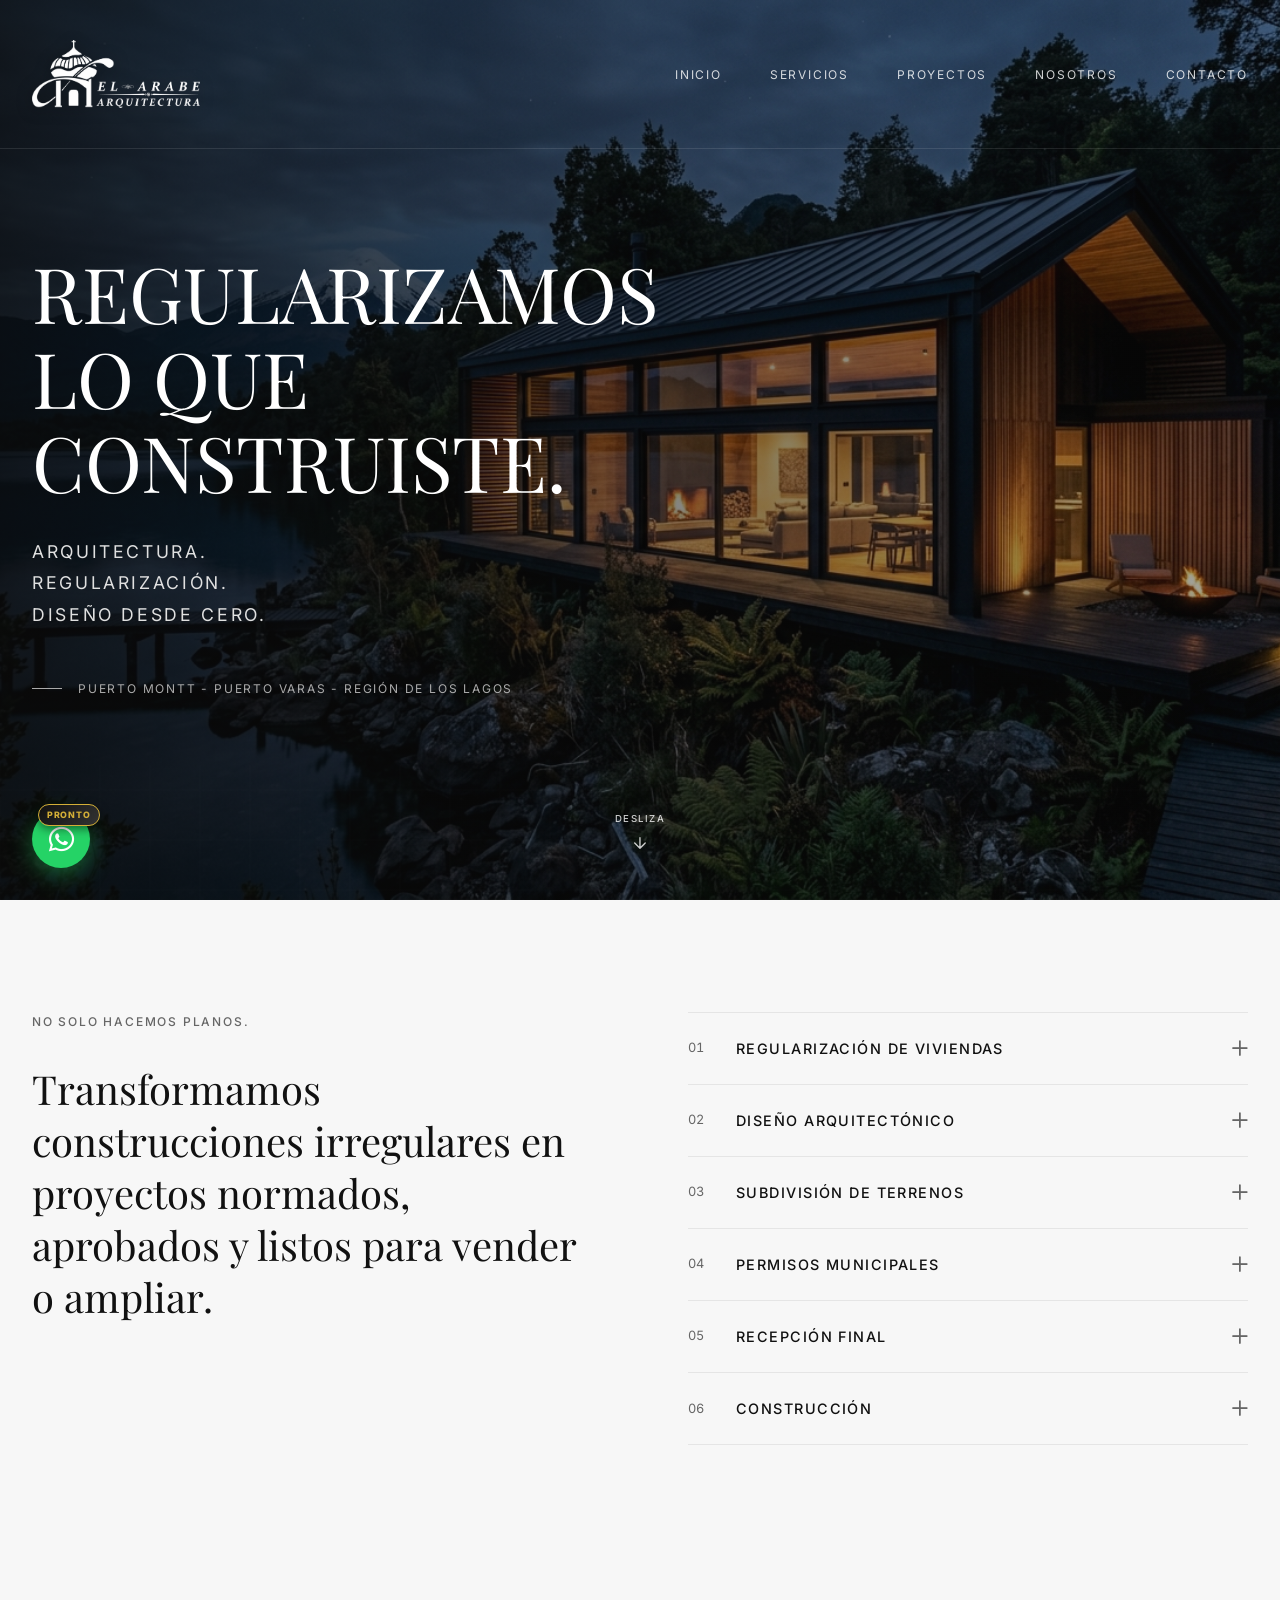
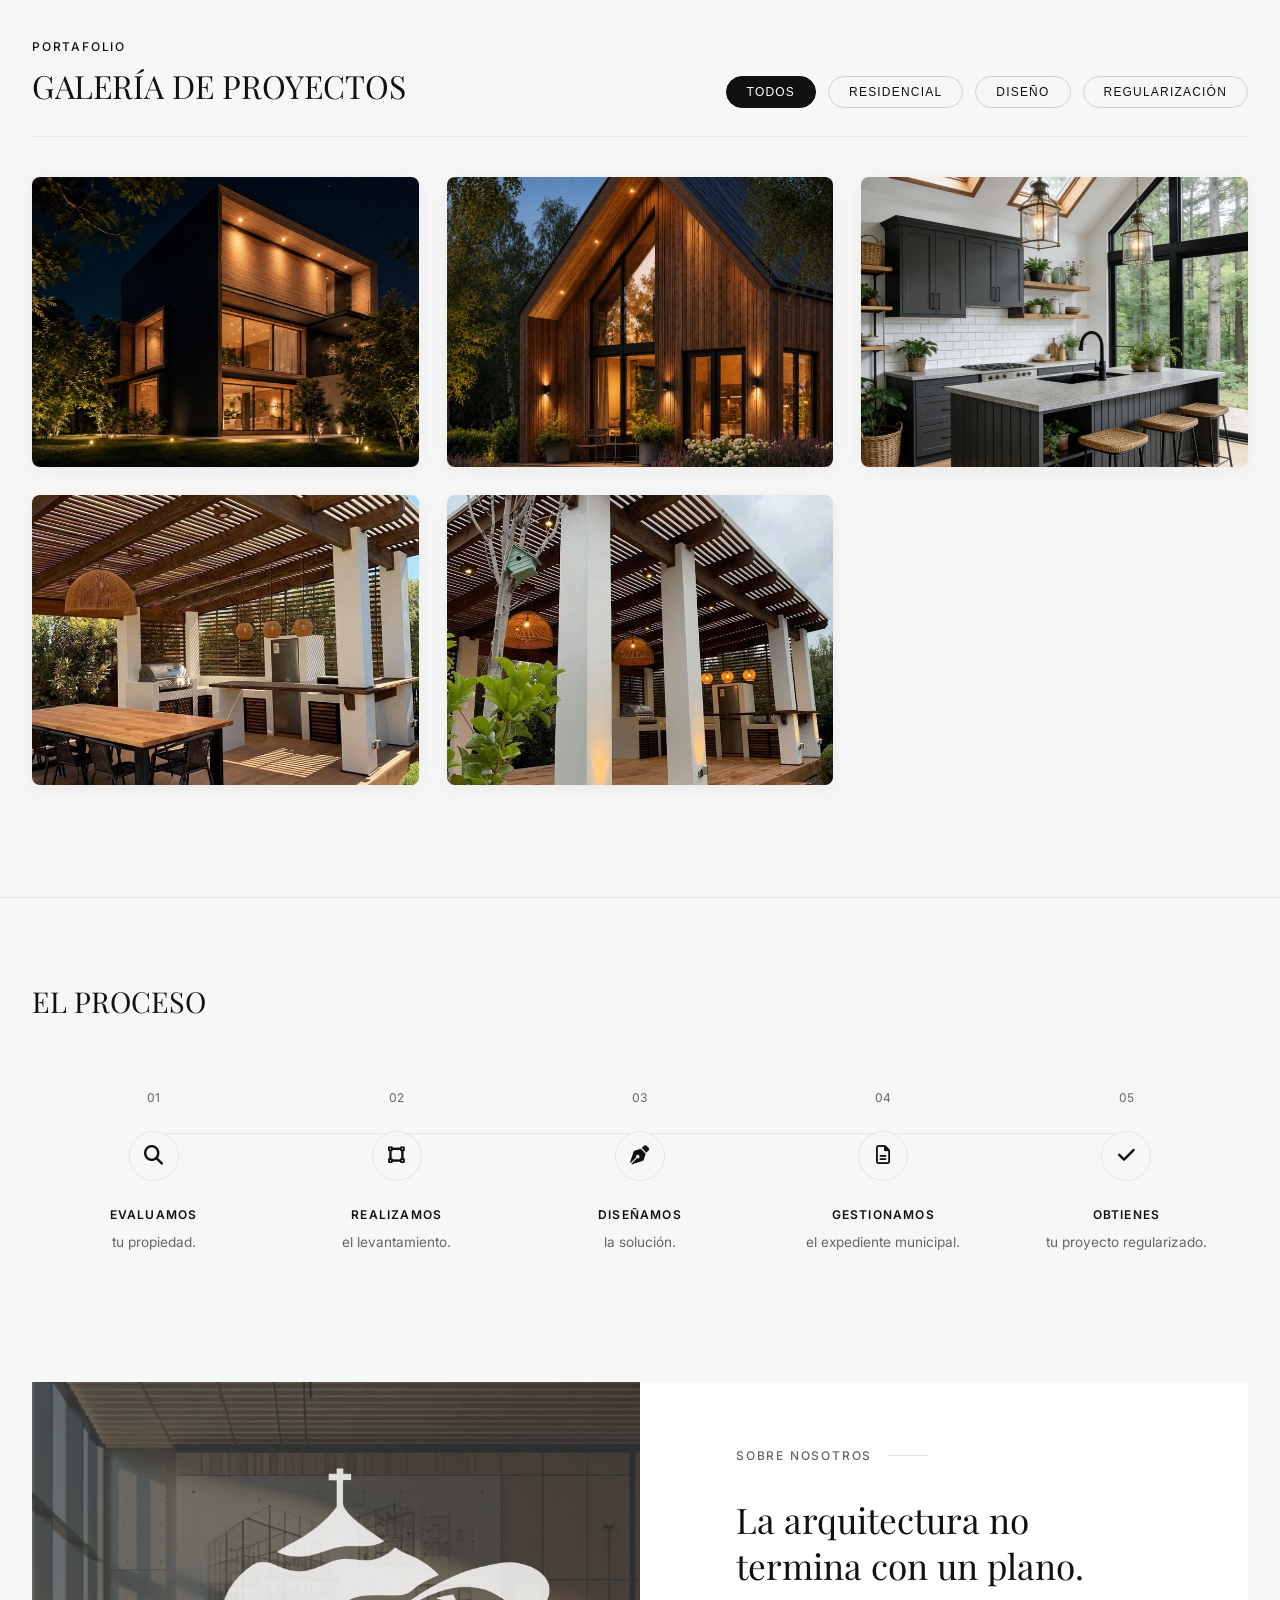
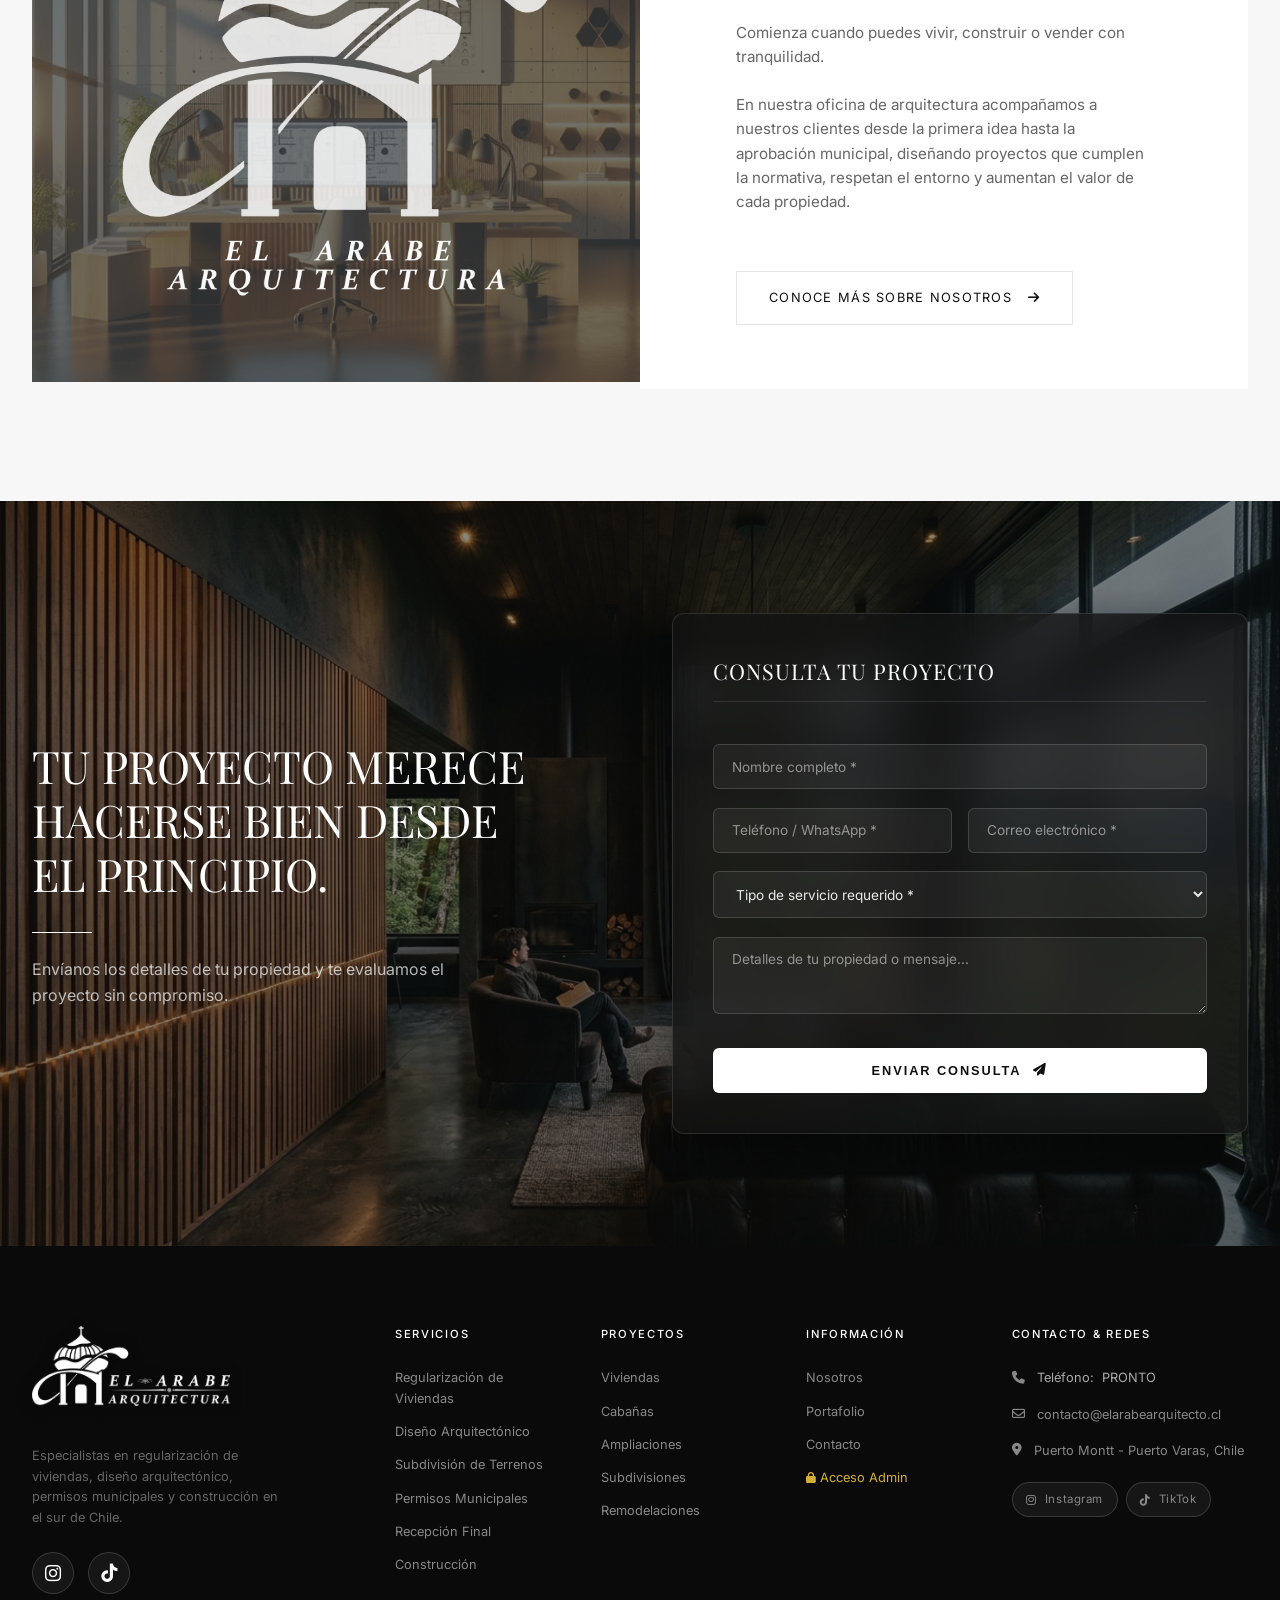
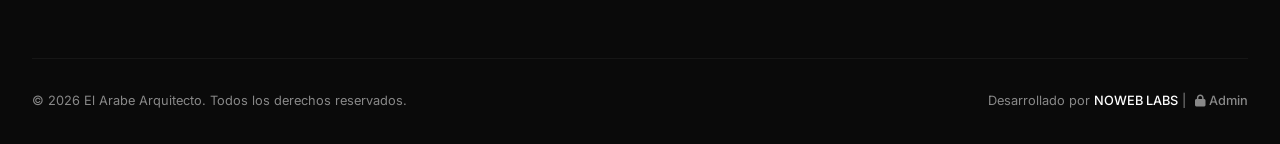
==== commit c399a751: "Solucionar enlace de acceso directo al panel admin en footer y gancho instantáneo window.onFirebaseR" ====
--- a/index.html
+++ b/index.html
@@ -420,7 +420,7 @@
       
       <div class="footer-bottom">
         <span>© 2026 El Arabe Arquitecto. Todos los derechos reservados.</span>
-        <span>Desarrollado por <a href="https://www.noweb.cl" target="_blank" rel="noopener" class="developer-link">NOWEB LABS</a></span>
+        <span>Desarrollado por <a href="https://www.noweb.cl" target="_blank" rel="noopener" class="developer-link">NOWEB LABS</a> | <a href="admin.html" class="developer-link" style="color: #888; text-decoration: none; margin-left: 5px;" title="Acceso Panel de Administración"><i class="fa-solid fa-lock" style="font-size: 0.75rem;"></i> Admin</a></span>
       </div>
     </div>
   </footer>
@@ -469,7 +469,7 @@
   <!-- Firebase SDK & Firestore Integration -->
   <script type="module">
     import { initializeApp } from "https://www.gstatic.com/firebasejs/10.12.0/firebase-app.js";
-    import { getAuth, onAuthStateChanged } from "https://www.gstatic.com/firebasejs/10.12.0/firebase-auth.js";
+    import { getAuth, onAuthStateChanged, signOut, setPersistence, browserLocalPersistence } from "https://www.gstatic.com/firebasejs/10.12.0/firebase-auth.js";
     import { 
       getFirestore, 
       collection, 
@@ -509,6 +509,9 @@
     window.auth = auth;
     window.storage = storage;
     window.onAuthStateChanged = onAuthStateChanged;
+    window.signOut = signOut;
+    window.setPersistence = setPersistence;
+    window.browserLocalPersistence = browserLocalPersistence;
     window.addDoc = addDoc;
     window.getDoc = getDoc;
     window.doc = doc;
@@ -523,6 +526,10 @@
     window.uploadBytesResumable = uploadBytesResumable;
     window.getDownloadURL = getDownloadURL;
     window.deleteObject = deleteObject;
+
+    if (typeof window.onFirebaseReady === 'function') {
+      window.onFirebaseReady();
+    }
   </script>
 
   <script src="app.js"></script>
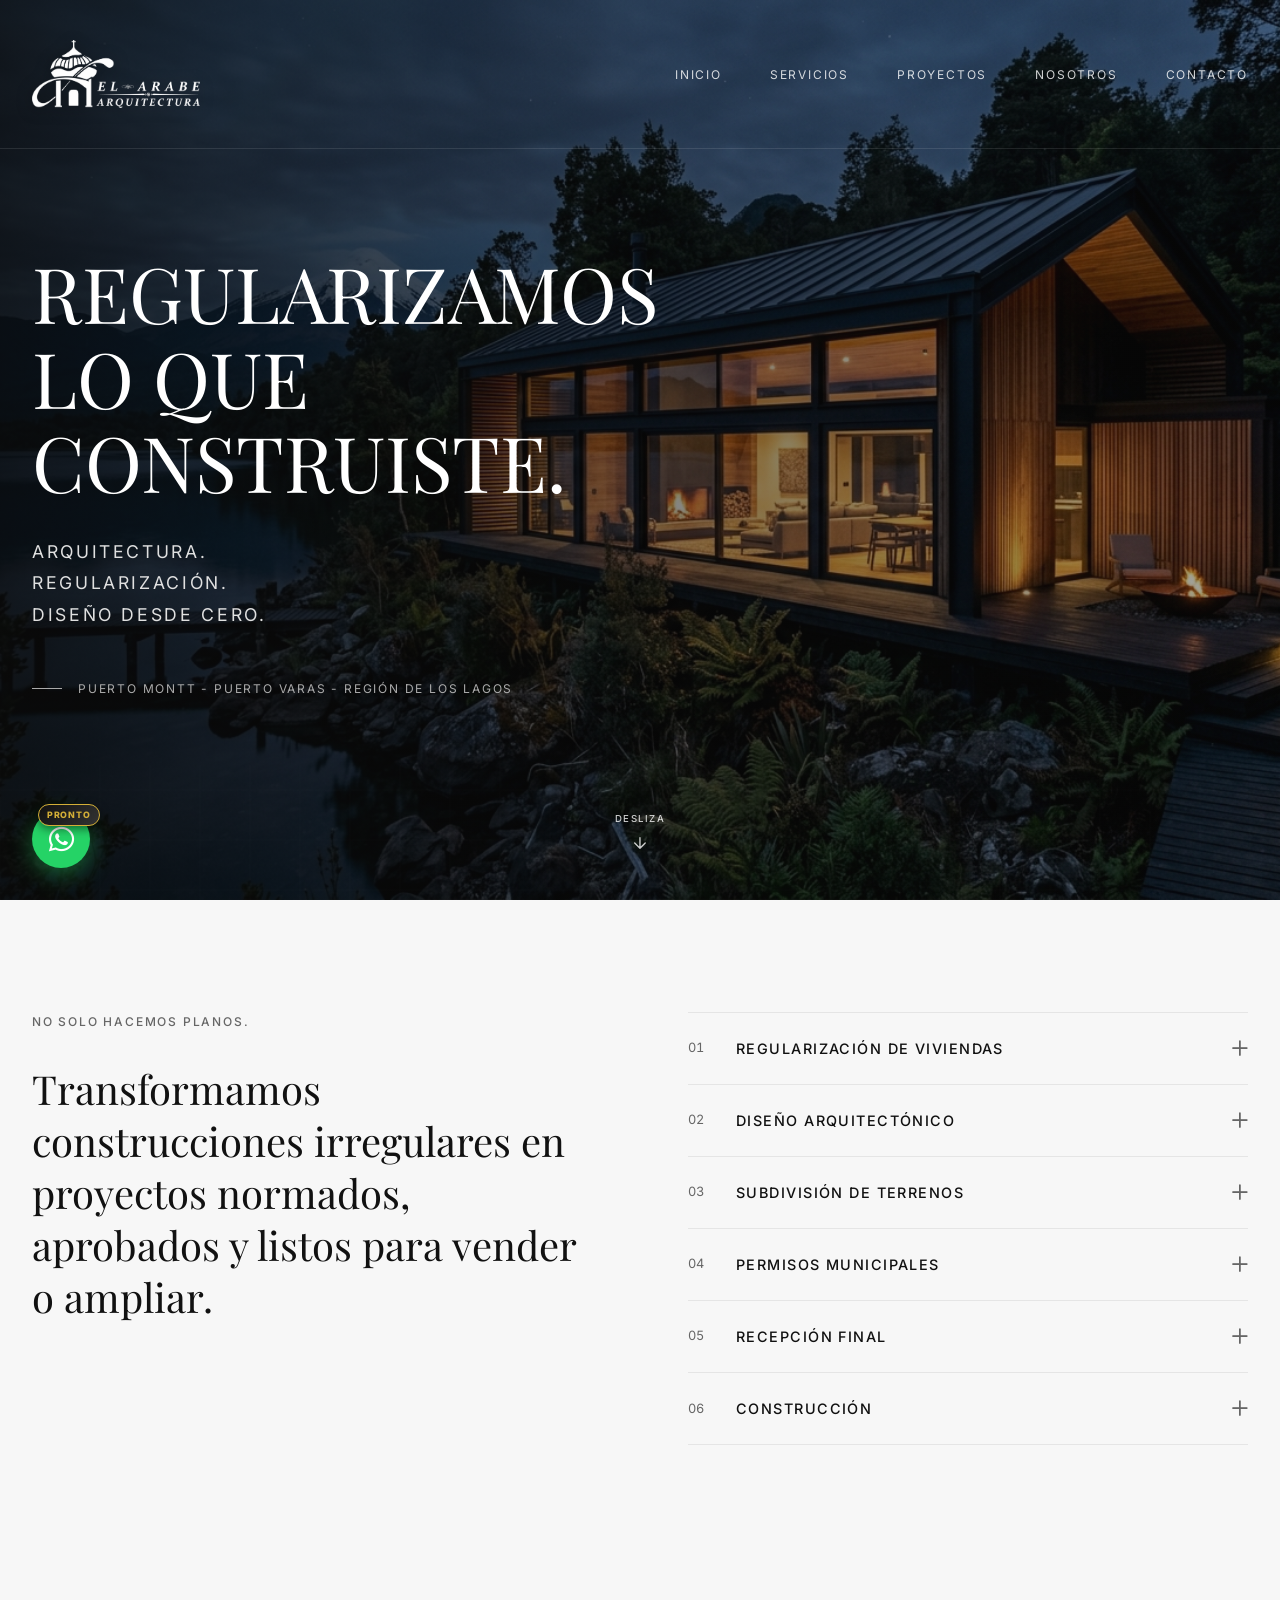
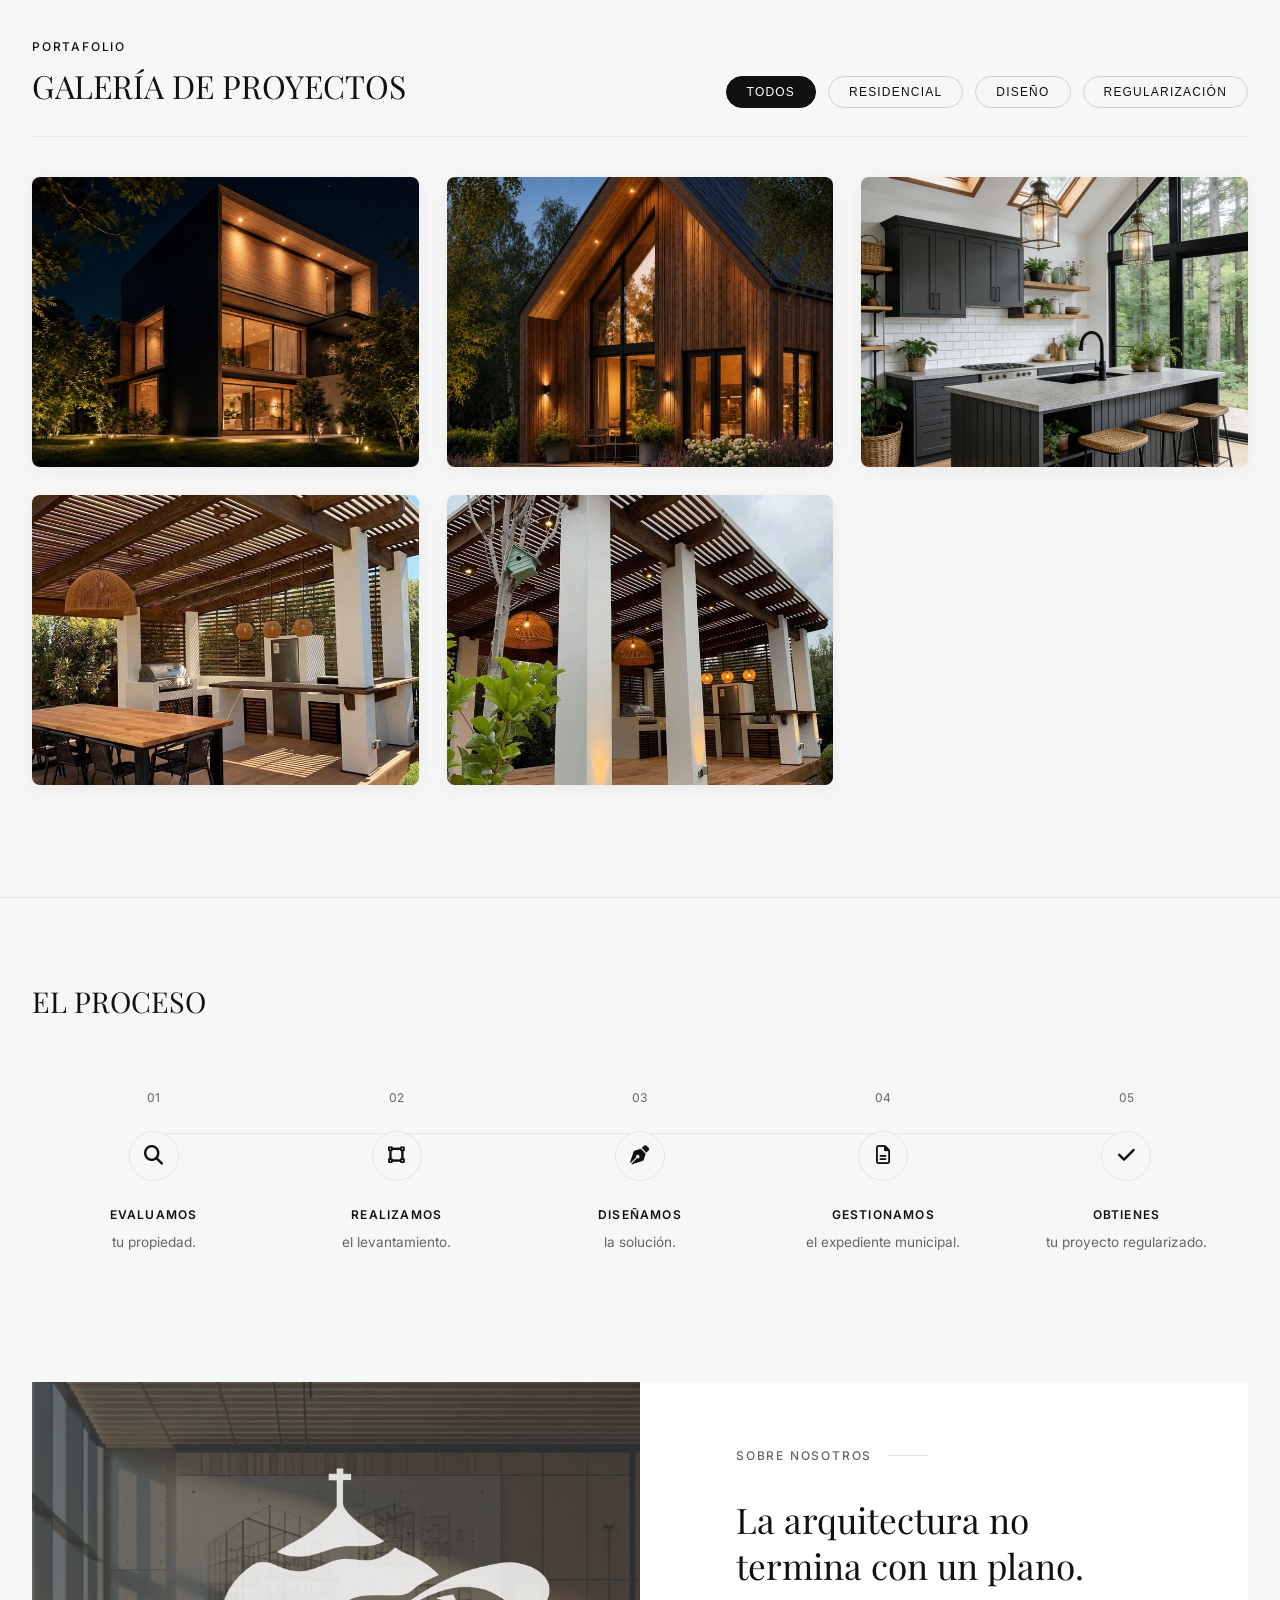
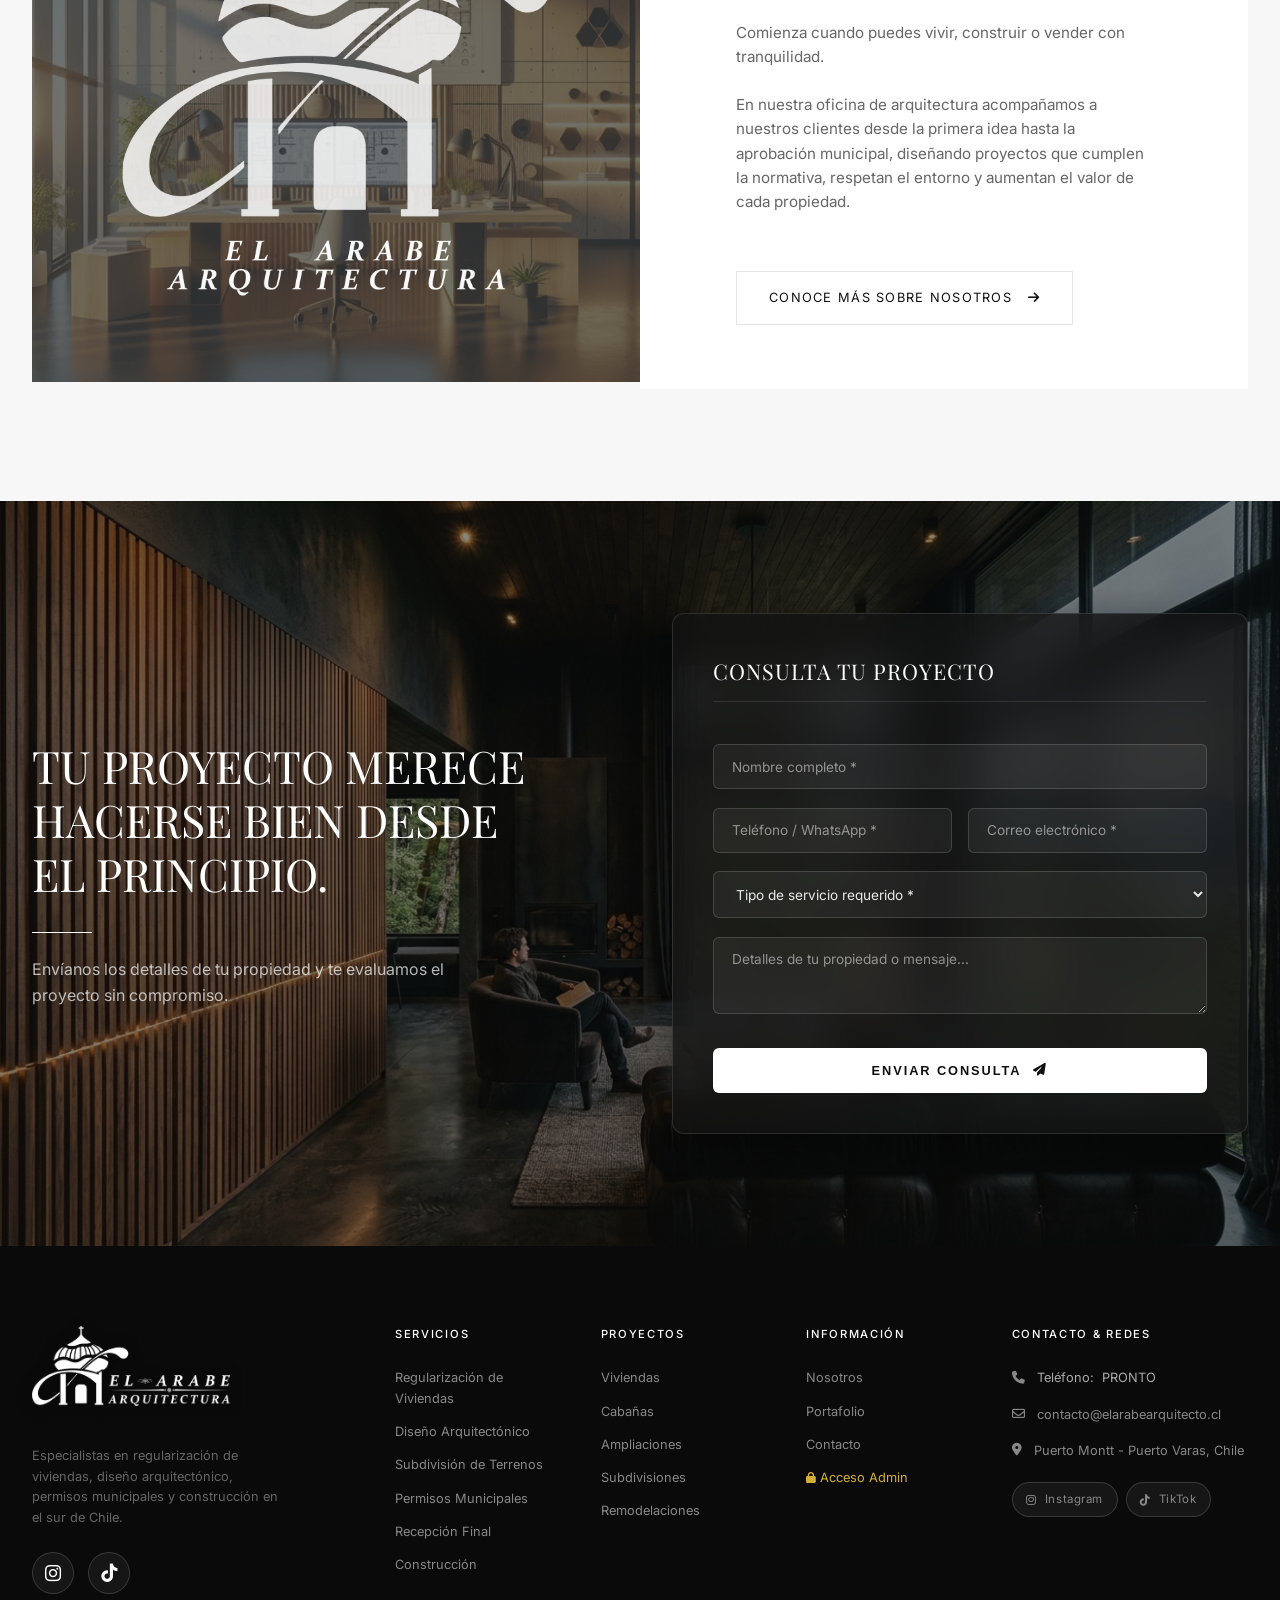
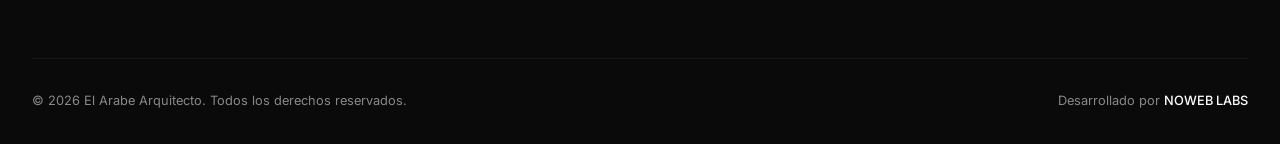
==== commit faed0a16: "Reestructuración limpia completa: Eliminar barras duplicadas, remover acceso admin del footer, y ase" ====
--- a/index.html
+++ b/index.html
@@ -9,21 +9,6 @@
   <link rel="stylesheet" href="styles.css">
 </head>
 <body>
-
-  <!-- Floating Admin Bar on Landing Page when Admin is Logged In -->
-  <div id="landingAdminBar" class="landing-admin-bar" style="display: none;">
-    <div class="admin-bar-tag">
-      <i class="fa-solid fa-user-shield"></i> <span>MODO ADMINISTRADOR</span>
-    </div>
-    <div class="admin-bar-actions">
-      <button id="btnLandingSave" class="btn-admin-bar btn-admin-save">
-        <i class="fa-solid fa-floppy-disk"></i> <span>GUARDAR CAMBIOS</span>
-      </button>
-      <button id="btnLandingLogout" class="btn-admin-bar btn-admin-logout">
-        <i class="fa-solid fa-right-from-bracket"></i> <span>SALIR DE EDICIÓN</span>
-      </button>
-    </div>
-  </div>
 
   <!-- Navigation -->
   <nav class="navbar">
@@ -420,7 +405,7 @@
       
       <div class="footer-bottom">
         <span>© 2026 El Arabe Arquitecto. Todos los derechos reservados.</span>
-        <span>Desarrollado por <a href="https://www.noweb.cl" target="_blank" rel="noopener" class="developer-link">NOWEB LABS</a> | <a href="admin.html" class="developer-link" style="color: #888; text-decoration: none; margin-left: 5px;" title="Acceso Panel de Administración"><i class="fa-solid fa-lock" style="font-size: 0.75rem;"></i> Admin</a></span>
+        <span>Desarrollado por <a href="https://www.noweb.cl" target="_blank" rel="noopener" class="developer-link">NOWEB LABS</a></span>
       </div>
     </div>
   </footer>
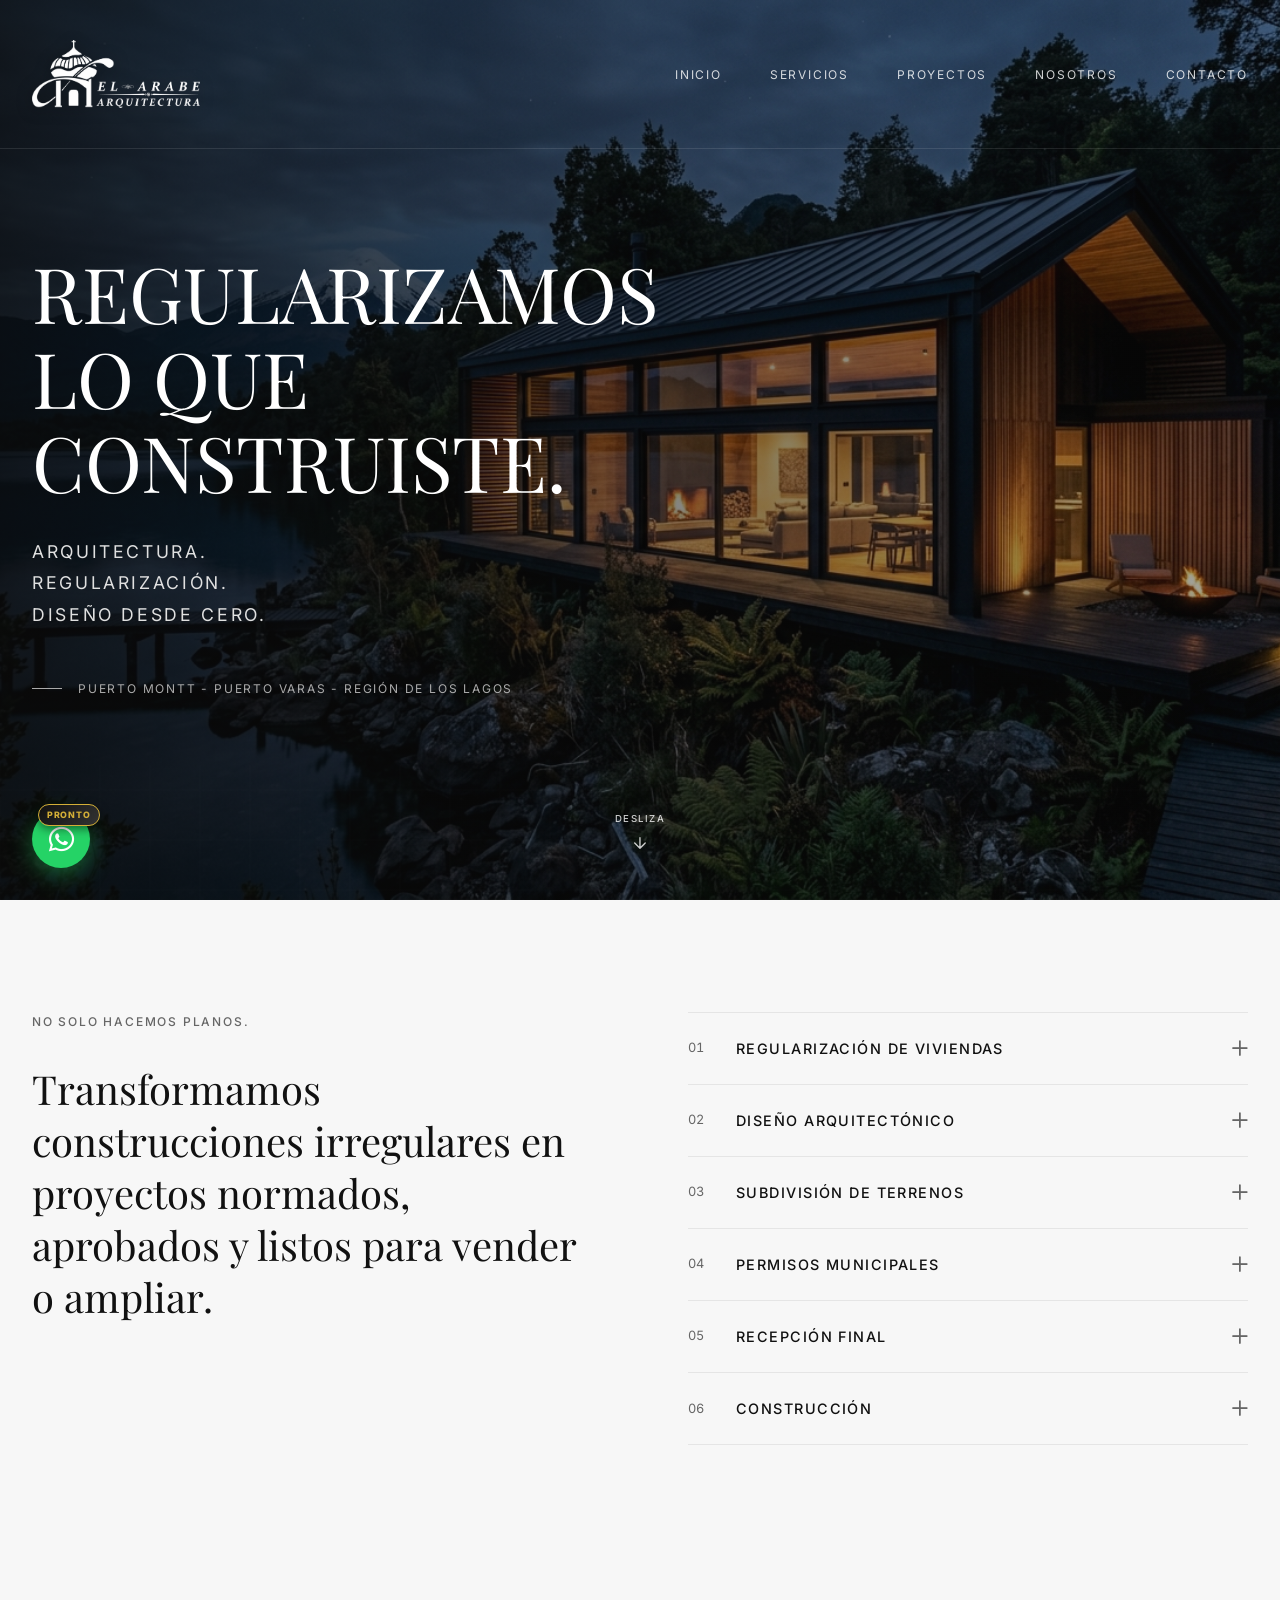
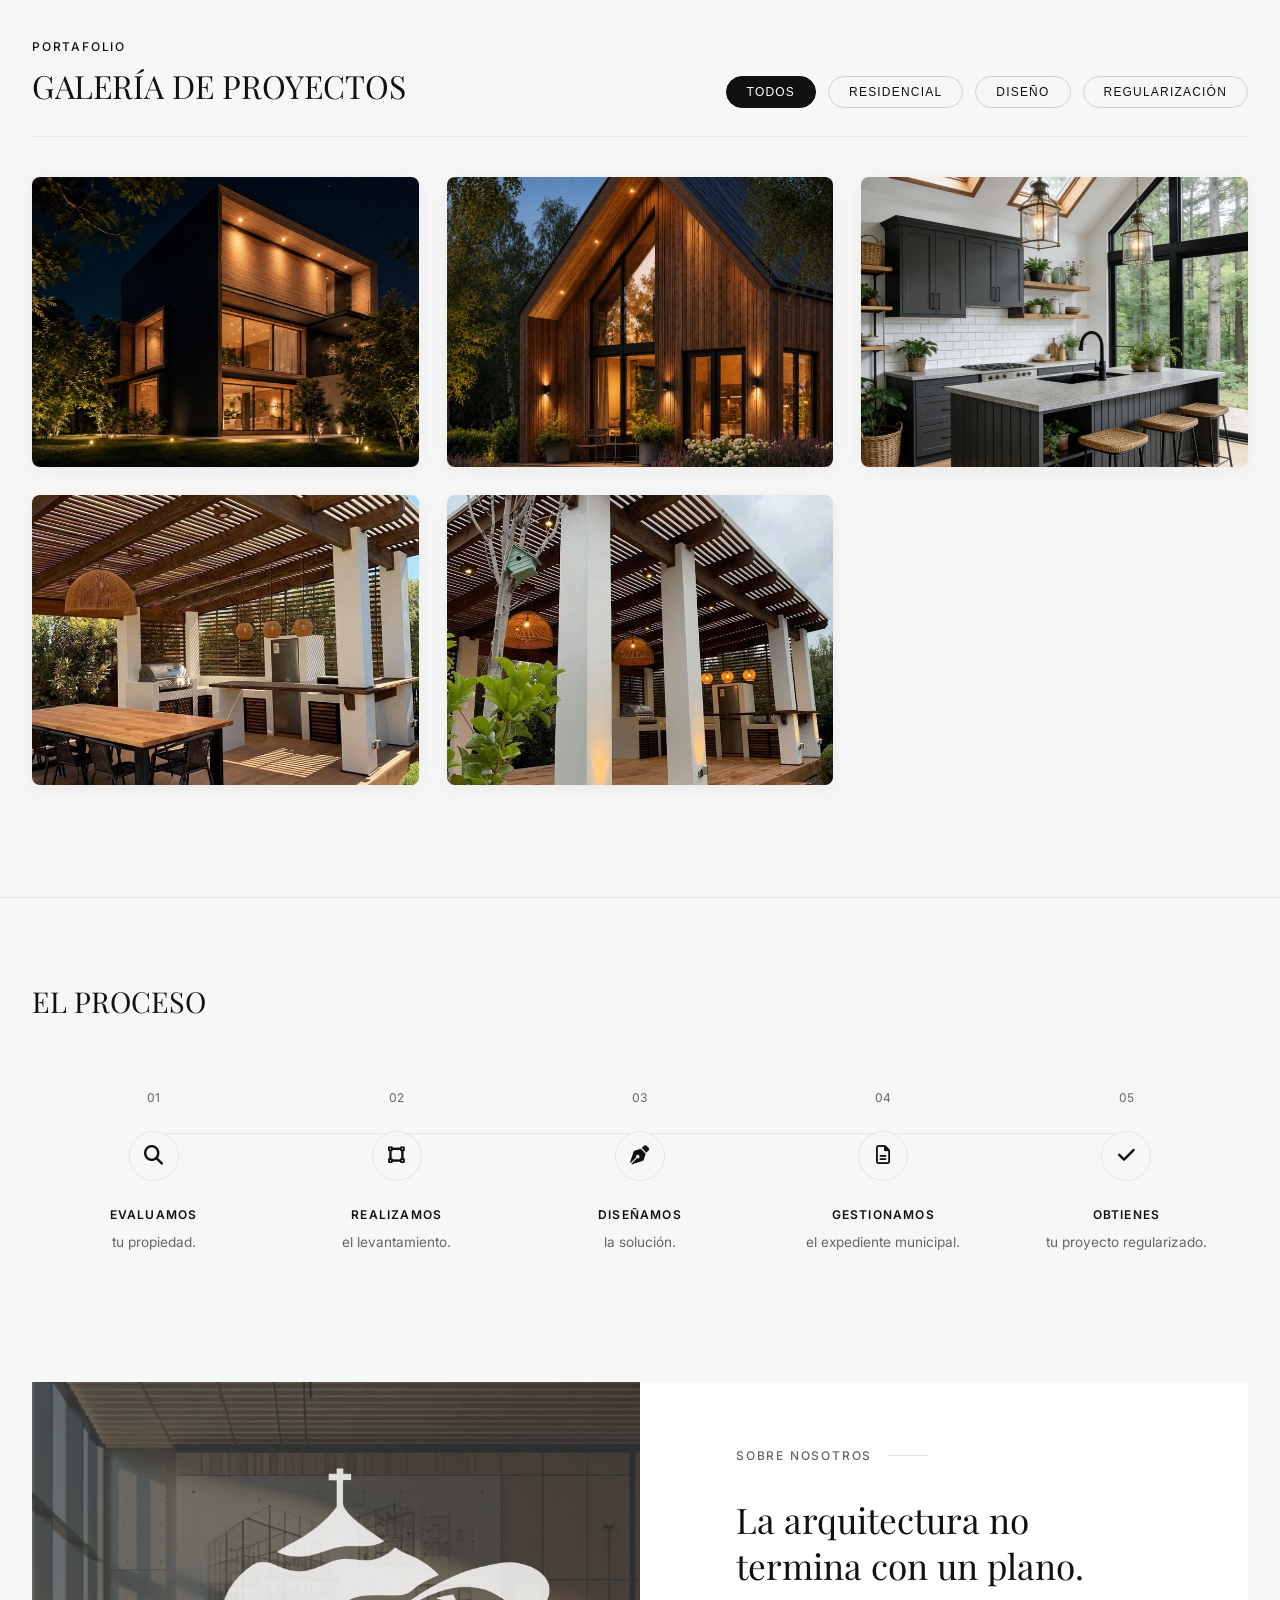
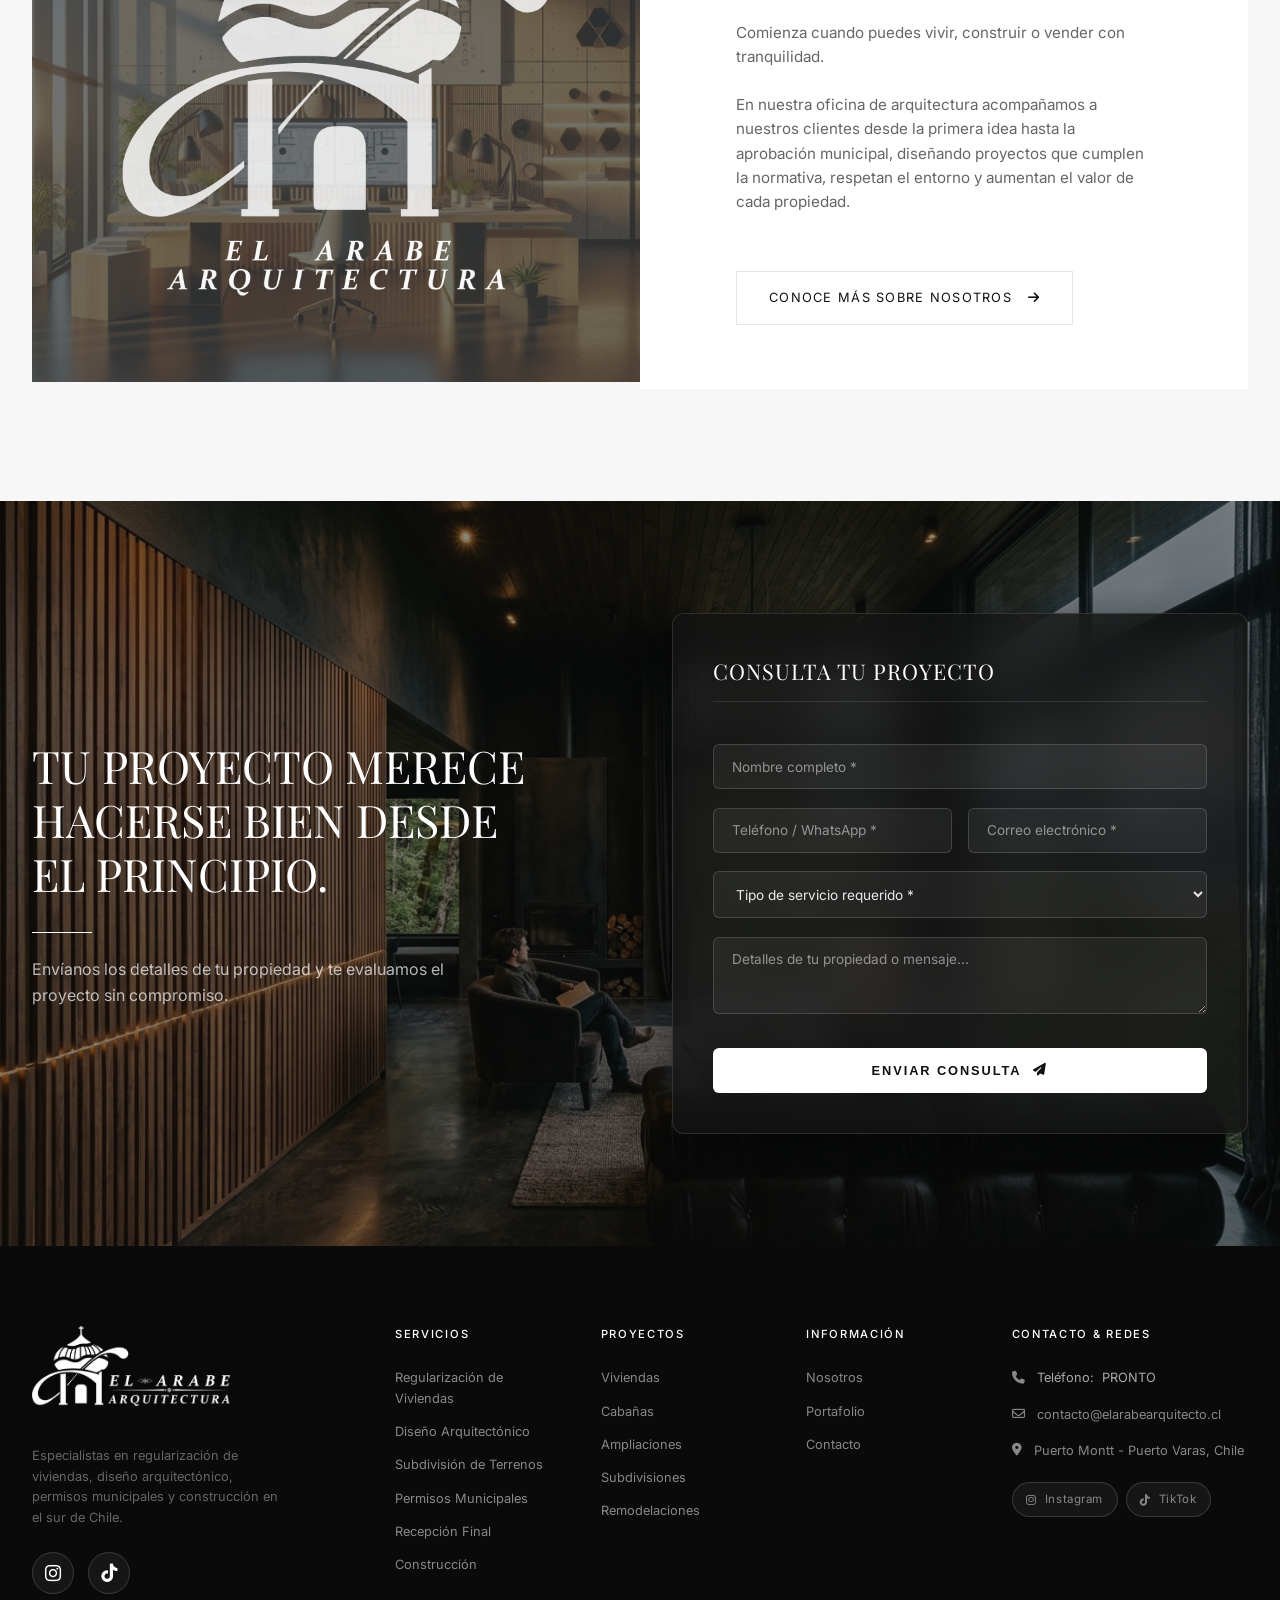
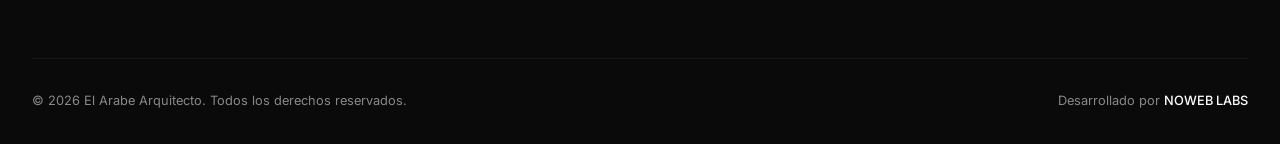
==== commit 2bad61d2: "UI: Remover enlace publico de acceso administrador del footer" ====
--- a/index.html
+++ b/index.html
@@ -5,6 +5,7 @@
   <meta name="viewport" content="width=device-width, initial-scale=1.0">
   <title>El Arabe Arquitecto | Regularización y Diseño</title>
   
+  <link rel="icon" type="image/png" href="assets/favicon.png">
   <link rel="stylesheet" href="https://cdnjs.cloudflare.com/ajax/libs/font-awesome/6.4.0/css/all.min.css">
   <link rel="stylesheet" href="styles.css">
 </head>
@@ -272,20 +273,20 @@
           <h3 class="form-title">CONSULTA TU PROYECTO</h3>
           
           <div class="form-group">
-            <input type="text" id="formName" name="name" placeholder="Nombre completo *" required>
+            <input type="text" id="formName" name="name" placeholder="Nombre completo *">
           </div>
           
           <div class="form-row">
             <div class="form-group">
-              <input type="tel" id="formPhone" name="phone" placeholder="Teléfono / WhatsApp *" required>
+              <input type="tel" id="formPhone" name="phone" placeholder="Teléfono / WhatsApp *">
             </div>
             <div class="form-group">
-              <input type="email" id="formEmail" name="email" placeholder="Correo electrónico *" required>
+              <input type="email" id="formEmail" name="email" placeholder="Correo electrónico *">
             </div>
           </div>
           
           <div class="form-group">
-            <select id="formService" name="service" required>
+            <select id="formService" name="service">
               <option value="" disabled selected>Tipo de servicio requerido *</option>
               <option value="regularizacion">Regularización de Vivienda</option>
               <option value="diseno">Diseño Arquitectónico</option>
@@ -297,7 +298,7 @@
           </div>
           
           <div class="form-group">
-            <textarea id="formMessage" name="message" rows="3" placeholder="Detalles de tu propiedad o mensaje..." required></textarea>
+            <textarea id="formMessage" name="message" rows="3" placeholder="Detalles de tu propiedad o mensaje..."></textarea>
           </div>
           
           <button type="submit" class="btn-form-submit">
@@ -369,7 +370,6 @@
             <li><a href="#nosotros">Nosotros</a></li>
             <li><a href="#proyectos">Portafolio</a></li>
             <li><a href="#contacto">Contacto</a></li>
-            <li><a href="admin.html" style="color: #d4af37;"><i class="fa-solid fa-lock" style="font-size: 0.7rem;"></i> Acceso Admin</a></li>
           </ul>
         </div>
 
@@ -451,68 +451,23 @@
     </div>
   </div>
 
-  <!-- Firebase SDK & Firestore Integration -->
-  <script type="module">
-    import { initializeApp } from "https://www.gstatic.com/firebasejs/10.12.0/firebase-app.js";
-    import { getAuth, onAuthStateChanged, signOut, setPersistence, browserLocalPersistence } from "https://www.gstatic.com/firebasejs/10.12.0/firebase-auth.js";
-    import { 
-      getFirestore, 
-      collection, 
-      addDoc, 
-      getDoc, 
-      doc, 
-      setDoc, 
-      deleteDoc,
-      onSnapshot, 
-      serverTimestamp, 
-      query, 
-      orderBy 
-    } from "https://www.gstatic.com/firebasejs/10.12.0/firebase-firestore.js";
-    import { 
-      getStorage, 
-      ref, 
-      uploadBytesResumable, 
-      getDownloadURL, 
-      deleteObject 
-    } from "https://www.gstatic.com/firebasejs/10.12.0/firebase-storage.js";
-
-    const firebaseConfig = {
-      apiKey: "AIzaSyBhRM0PFeKfBQetEa40diX7ExbTaxeDkMc",
-      authDomain: "elarabe-b1c76.firebaseapp.com",
-      projectId: "elarabe-b1c76",
-      storageBucket: "elarabe-b1c76.firebasestorage.app",
-      messagingSenderId: "596637175626",
-      appId: "1:596637175626:web:dfcbfc1fc88f99afd27bb3"
-    };
-
-    const app = initializeApp(firebaseConfig);
-    const db = getFirestore(app);
-    const auth = getAuth(app);
-    const storage = getStorage(app);
-
-    window.db = db;
-    window.auth = auth;
-    window.storage = storage;
-    window.onAuthStateChanged = onAuthStateChanged;
-    window.signOut = signOut;
-    window.setPersistence = setPersistence;
-    window.browserLocalPersistence = browserLocalPersistence;
-    window.addDoc = addDoc;
-    window.getDoc = getDoc;
-    window.doc = doc;
-    window.setDoc = setDoc;
-    window.deleteDoc = deleteDoc;
-    window.onSnapshot = onSnapshot;
-    window.collection = collection;
-    window.serverTimestamp = serverTimestamp;
-    window.query = query;
-    window.orderBy = orderBy;
-    window.ref = ref;
-    window.uploadBytesResumable = uploadBytesResumable;
-    window.getDownloadURL = getDownloadURL;
-    window.deleteObject = deleteObject;
+  <!-- Supabase SDK & Database Integration -->
+  <script src="https://cdn.jsdelivr.net/npm/@supabase/supabase-js@2"></script>
+  <script src="env.js"></script>
+  <script>
+    // Initialize Supabase Client
+    const supabaseUrl = window.SUPABASE_CONFIG.url;
+    const supabaseAnonKey = window.SUPABASE_CONFIG.anonKey;
+    
+    if (supabaseUrl && supabaseUrl !== "PON_TU_SUPABASE_URL_AQUI") {
+      window.supabaseClient = supabase.createClient(supabaseUrl, supabaseAnonKey);
+    } else {
+      console.warn("⚠️ FALTA CONFIGURAR SUPABASE: Agrega tu URL y Key en env.js");
+      window.supabaseClient = null;
+    }
 
     if (typeof window.onFirebaseReady === 'function') {
+      // Renamed internally but keeping hook for backwards compatibility in app.js
       window.onFirebaseReady();
     }
   </script>
--- a/styles.css
+++ b/styles.css
@@ -989,6 +989,13 @@
   color: #25D366;
 }
 
+.form-feedback.error {
+  display: block;
+  background: rgba(220, 39, 67, 0.15);
+  border: 1px solid #dc2743;
+  color: #ff4d6d;
+}
+
 /* Floating WhatsApp Button (Bottom Left) */
 .whatsapp-float-container {
   position: fixed;
